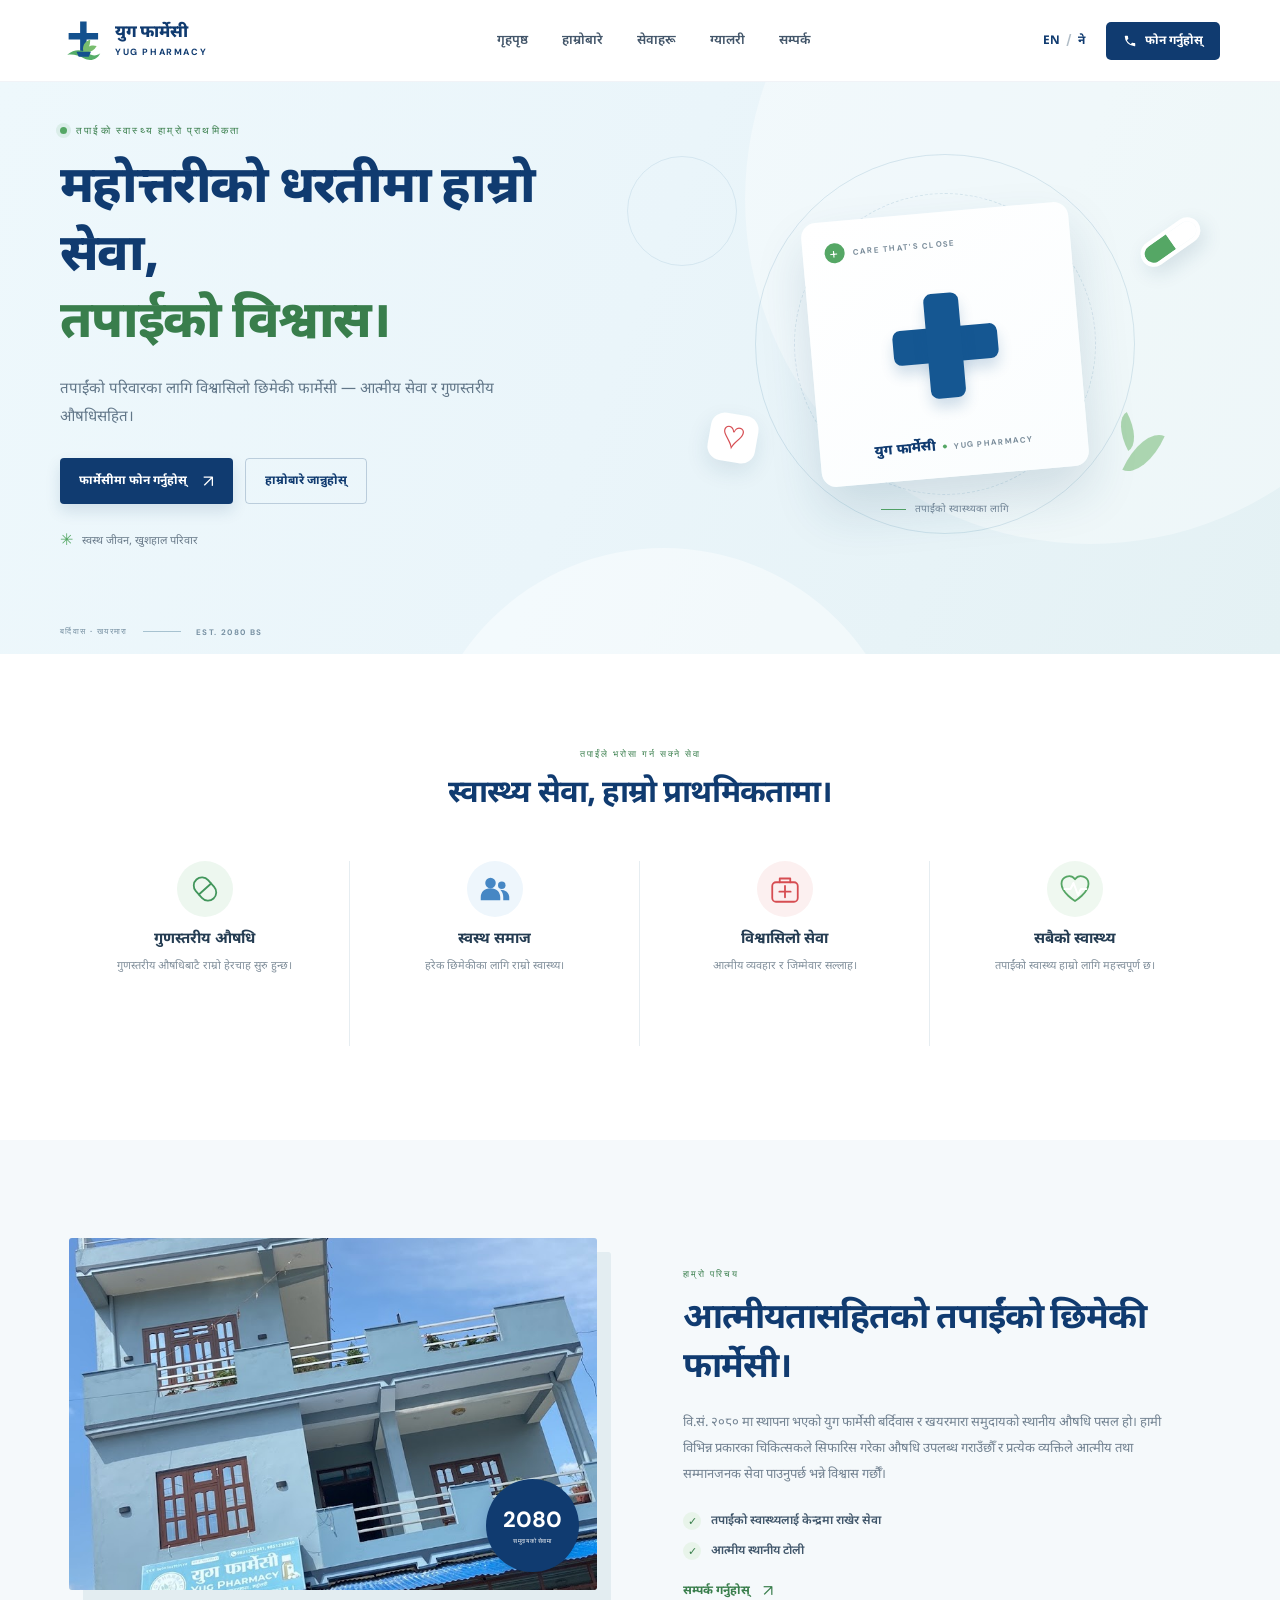
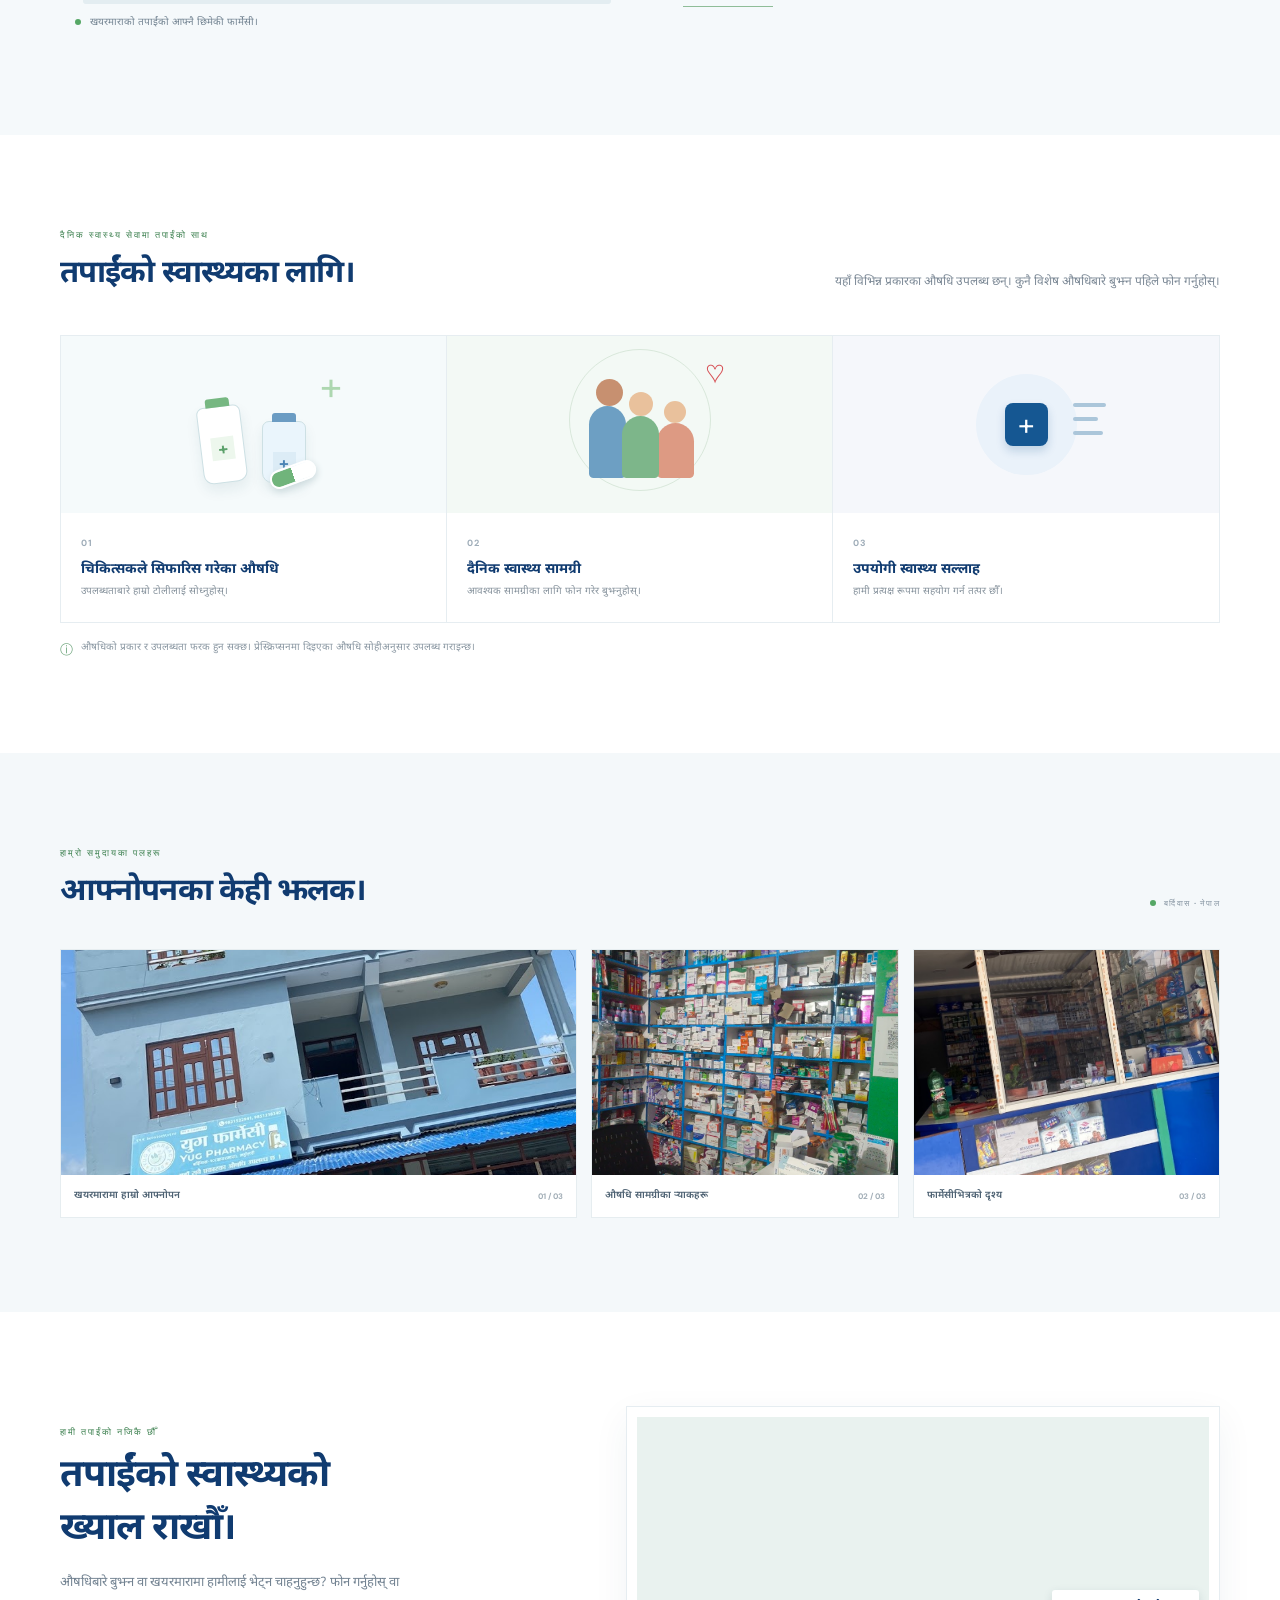
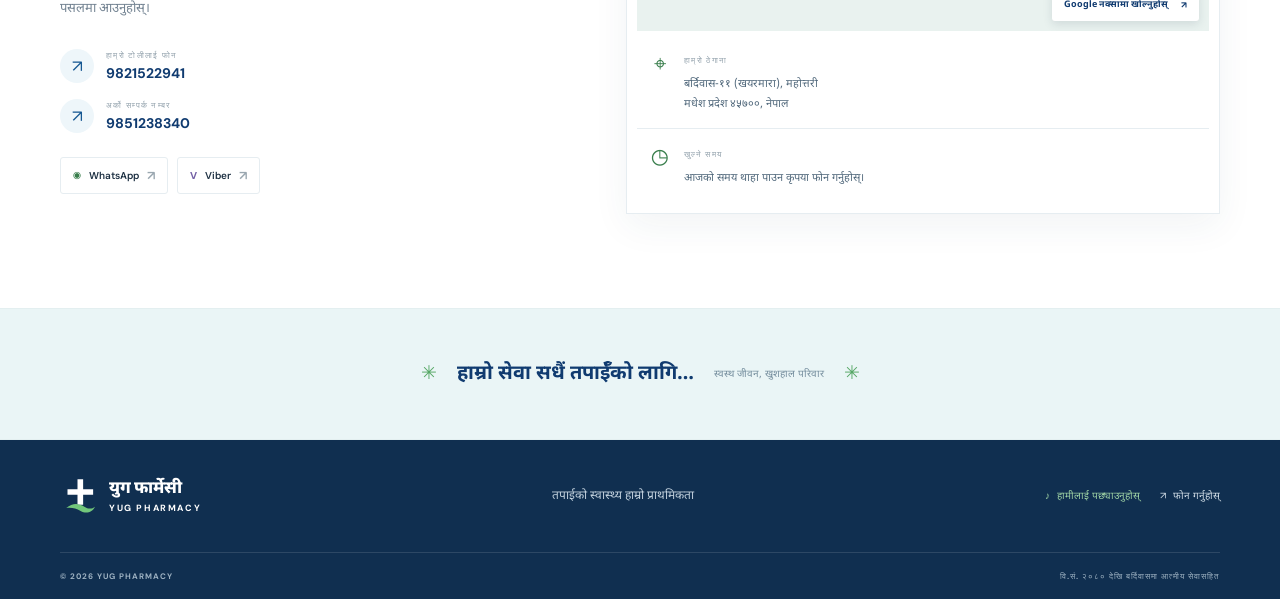
==== index.html @ 594cc6c3 "Add files via upload" ====
<!doctype html>
<html lang="ne">
  <head>
    <meta charset="utf-8">
    <meta name="viewport" content="width=device-width, initial-scale=1">
    <meta name="theme-color" content="#103b70">
    <meta name="description" content="युग फार्मेसी — बर्दिवास, खयरमारामा गुणस्तरीय औषधि र विश्वासिलो सेवा।">
    <title>युग फार्मेसी | Yug Pharmacy</title>
    <link rel="preconnect" href="https://fonts.googleapis.com">
    <link rel="preconnect" href="https://fonts.gstatic.com" crossorigin>
    <link href="https://fonts.googleapis.com/css2?family=DM+Sans:wght@400;500;600;700;800&family=Noto+Sans+Devanagari:wght@400;500;600;700;800&display=swap" rel="stylesheet">
    <link rel="stylesheet" href="styles.css">
    <script src="script.js" defer></script>
  </head>
  <body>
    <a class="skip-link" href="#main" data-en="Skip to content" data-ne="मुख्य सामग्रीमा जानुहोस्">मुख्य सामग्रीमा जानुहोस्</a>
    <header class="site-header">
      <div class="container header-inner">
        <a class="brand" href="#home" aria-label="Yug Pharmacy home">
          <svg class="brand-mark" viewBox="0 0 64 64" role="img" aria-label="Yug Pharmacy medical logo">
            <path d="M28 5h9v16h16v9H37v16h-9V30H12v-9h16z" fill="#14518e"/>
            <path d="M10 51c10-8 19-8 29-2 6 4 12 4 17 0-4 9-14 12-23 7-8-5-15-6-23-5z" fill="#55ad68"/>
            <path d="M33 48c-3-8 1-15 9-18 0 8-2 13-9 18zm1-1c4-8 10-10 17-8-4 7-10 10-17 8z" fill="#78bd6e"/>
            <path d="M23 47h20l-3 7H26z" fill="#14518e"/>
          </svg>
          <span class="brand-copy"><strong>युग फार्मेसी</strong><span>YUG PHARMACY</span></span>
        </a>
        <nav class="main-nav" id="main-nav" aria-label="Main navigation">
          <a href="#home" data-en="Home" data-ne="गृहपृष्ठ">गृहपृष्ठ</a>
          <a href="#about" data-en="About" data-ne="हाम्रोबारे">हाम्रोबारे</a>
          <a href="#products" data-en="Services" data-ne="सेवाहरू">सेवाहरू</a>
          <a href="#gallery" data-en="Gallery" data-ne="ग्यालरी">ग्यालरी</a>
          <a href="#contact" data-en="Contact" data-ne="सम्पर्क">सम्पर्क</a>
        </nav>
        <div class="header-actions">
          <button class="language-toggle" type="button" aria-label="Switch to English">EN <span>/</span> ने</button>
          <a class="header-call" href="tel:+9779821522941">
            <svg viewBox="0 0 24 24" aria-hidden="true"><path d="M6.6 10.8a15.1 15.1 0 0 0 6.6 6.6l2.2-2.2a1 1 0 0 1 1-.24 11.4 11.4 0 0 0 3.58.57 1 1 0 0 1 1 1V20a1 1 0 0 1-1 1A17 17 0 0 1 3 4a1 1 0 0 1 1-1h3.5a1 1 0 0 1 1 1 11.4 11.4 0 0 0 .57 3.58 1 1 0 0 1-.25 1.02z"/></svg>
            <span data-en="Call us" data-ne="फोन गर्नुहोस्">फोन गर्नुहोस्</span>
          </a>
          <button class="menu-toggle" type="button" aria-label="Open navigation" aria-expanded="false" aria-controls="main-nav"><span></span><span></span></button>
        </div>
      </div>
    </header>

    <main id="main">
      <section class="hero" id="home">
        <div class="hero-wash"></div>
        <div class="container hero-content">
          <div class="hero-copy">
            <div class="eyebrow"><span class="eyebrow-dot"></span><span data-en="YOUR HEALTH, OUR PRIORITY" data-ne="तपाईको स्वास्थ्य हाम्रो प्राथमिकता">तपाईको स्वास्थ्य हाम्रो प्राथमिकता</span></div>
            <h1 data-en="On Mahottari’s land,<br><em>our service, your trust.</em>" data-ne="महोत्तरीको धरतीमा हाम्रो सेवा,<br><em>तपाईको विश्वास।</em>">महोत्तरीको धरतीमा हाम्रो सेवा,<br><em>तपाईको विश्वास।</em></h1>
            <p class="hero-intro" data-en="A trusted neighbourhood pharmacy, here for your family with care and quality medicines." data-ne="तपाईंको परिवारका लागि विश्वासिलो छिमेकी फार्मेसी — आत्मीय सेवा र गुणस्तरीय औषधिसहित।">तपाईंको परिवारका लागि विश्वासिलो छिमेकी फार्मेसी — आत्मीय सेवा र गुणस्तरीय औषधिसहित।</p>
            <div class="hero-buttons">
              <a class="button button-primary" href="tel:+9779821522941"><span data-en="Call the pharmacy" data-ne="फार्मेसीमा फोन गर्नुहोस्">फार्मेसीमा फोन गर्नुहोस्</span><span class="button-arrow">↗</span></a>
              <a class="button button-outline" href="#about" data-en="Get to know us" data-ne="हाम्रोबारे जान्नुहोस्">हाम्रोबारे जान्नुहोस्</a>
            </div>
            <div class="hero-note"><span class="note-icon">✳</span><span data-en="Healthy life, happy family" data-ne="स्वस्थ जीवन, खुशहाल परिवार">स्वस्थ जीवन, खुशहाल परिवार</span></div>
          </div>
          <div class="hero-art" aria-hidden="true">
            <div class="art-orbit orbit-one"></div><div class="art-orbit orbit-two"></div>
            <div class="art-leaf leaf-one"></div><div class="art-leaf leaf-two"></div>
            <div class="medical-card">
              <div class="medical-card-top"><span class="card-pulse">+</span><span>CARE THAT'S CLOSE</span></div>
              <div class="large-cross"><span></span><span></span></div>
              <div class="medical-card-bottom"><span>युग फार्मेसी</span><span class="card-dot"></span><span>YUG PHARMACY</span></div>
            </div>
            <div class="floating-pill"><span class="pill-green"></span><span class="pill-white"></span></div>
            <div class="floating-heart">♡</div>
            <div class="art-caption"><span class="caption-line"></span><span data-en="Here for your well-being" data-ne="तपाईंको स्वास्थ्यका लागि">तपाईंको स्वास्थ्यका लागि</span></div>
          </div>
        </div>
        <div class="hero-bottom container"><span data-en="BARDIBAS · KHAYARMARA" data-ne="बर्दिवास · खयरमारा">बर्दिवास · खयरमारा</span><span class="bottom-line"></span><span>EST. 2080 BS</span></div>
      </section>

      <section class="highlights section-pad" aria-label="Our values">
        <div class="container">
          <div class="section-heading centered">
            <span class="section-kicker" data-en="CARE YOU CAN COUNT ON" data-ne="तपाईंले भरोसा गर्न सक्ने सेवा">तपाईंले भरोसा गर्न सक्ने सेवा</span>
            <h2 data-en="Wellness, at the heart of it." data-ne="स्वास्थ्य सेवा, हाम्रो प्राथमिकतामा।">स्वास्थ्य सेवा, हाम्रो प्राथमिकतामा।</h2>
          </div>
          <div class="highlight-grid">
            <article class="highlight-card">
              <span class="highlight-icon icon-capsule"><svg viewBox="0 0 48 48" aria-hidden="true"><g transform="rotate(-42 24 24)"><rect x="13" y="7" width="22" height="34" rx="11"/><path d="M13 24h22"/></g></svg></span>
              <h3 data-en="Quality medicine" data-ne="गुणस्तरीय औषधि">गुणस्तरीय औषधि</h3><p data-en="Thoughtful care starts with quality." data-ne="गुणस्तरीय औषधिबाटै राम्रो हेरचाह सुरु हुन्छ।">गुणस्तरीय औषधिबाटै राम्रो हेरचाह सुरु हुन्छ।</p>
            </article>
            <article class="highlight-card">
              <span class="highlight-icon icon-people"><svg viewBox="0 0 48 48" aria-hidden="true"><circle cx="18" cy="16" r="7"/><circle cx="33" cy="19" r="5"/><path d="M5 39v-4c0-7 5-12 13-12s13 5 13 12v4zm26-14c7 0 12 4 12 10v4h-8v-4c0-4-1-7-4-10z"/></svg></span>
              <h3 data-en="A healthier community" data-ne="स्वस्थ समाज">स्वस्थ समाज</h3><p data-en="Better health for every neighbour." data-ne="हरेक छिमेकीका लागि राम्रो स्वास्थ्य।">हरेक छिमेकीका लागि राम्रो स्वास्थ्य।</p>
            </article>
            <article class="highlight-card">
              <span class="highlight-icon icon-kit"><svg viewBox="0 0 48 48" aria-hidden="true"><rect x="7" y="15" width="34" height="26" rx="5"/><path d="M17 15v-5h14v5M24 20v15m-7.5-7.5h15"/></svg></span>
              <h3 data-en="Service you can trust" data-ne="विश्वासिलो सेवा">विश्वासिलो सेवा</h3><p data-en="Friendly guidance, with care." data-ne="आत्मीय व्यवहार र जिम्मेवार सल्लाह।">आत्मीय व्यवहार र जिम्मेवार सल्लाह।</p>
            </article>
            <article class="highlight-card">
              <span class="highlight-icon icon-heart"><svg viewBox="0 0 48 48" aria-hidden="true"><path d="M24 40S6 29 6 17a10 10 0 0 1 18-6 10 10 0 0 1 18 6c0 12-18 23-18 23z"/><path class="pulse" d="M10 24h8l4-8 6 16 4-8h7"/></svg></span>
              <h3 data-en="Health for all" data-ne="सबैको स्वास्थ्य">सबैको स्वास्थ्य</h3><p data-en="Your well-being matters to us." data-ne="तपाईंको स्वास्थ्य हाम्रो लागि महत्त्वपूर्ण छ।">तपाईंको स्वास्थ्य हाम्रो लागि महत्त्वपूर्ण छ।</p>
            </article>
          </div>
        </div>
      </section>

      <section class="about-section section-pad" id="about">
        <div class="container about-layout">
          <div class="about-visual">
            <div class="visual-frame">
              <img class="about-photo" src="shop%20pic3.jpg" alt="Yug Pharmacy storefront in Khayarmara" loading="lazy" decoding="async">
              <div class="since-badge"><strong>2080</strong><span data-en="SERVING OUR COMMUNITY" data-ne="समुदायको सेवामा">समुदायको सेवामा</span></div>
            </div>
            <div class="visual-caption"><span class="caption-dot"></span><span data-en="Your neighbourhood pharmacy in Khayarmara." data-ne="खयरमाराको तपाईंको आफ्नै छिमेकी फार्मेसी।">खयरमाराको तपाईंको आफ्नै छिमेकी फार्मेसी।</span></div>
          </div>
          <div class="about-copy">
            <span class="section-kicker" data-en="A LITTLE ABOUT US" data-ne="हाम्रो परिचय">हाम्रो परिचय</span>
            <h2 data-en="Your neighbourhood pharmacy, with heart." data-ne="आत्मीयतासहितको तपाईंको छिमेकी फार्मेसी।">आत्मीयतासहितको तपाईंको छिमेकी फार्मेसी।</h2>
            <p data-en="Established in 2080 BS, Yug Pharmacy is a local medical store serving Bardibas and the Khayarmara community. We offer a wide range of prescribed medicines and believe every person deserves thoughtful, respectful care." data-ne="वि.सं. २०८० मा स्थापना भएको युग फार्मेसी बर्दिवास र खयरमारा समुदायको स्थानीय औषधि पसल हो। हामी विभिन्न प्रकारका चिकित्सकले सिफारिस गरेका औषधि उपलब्ध गराउँछौँ र प्रत्येक व्यक्तिले आत्मीय तथा सम्मानजनक सेवा पाउनुपर्छ भन्ने विश्वास गर्छौँ।">वि.सं. २०८० मा स्थापना भएको युग फार्मेसी बर्दिवास र खयरमारा समुदायको स्थानीय औषधि पसल हो। हामी विभिन्न प्रकारका चिकित्सकले सिफारिस गरेका औषधि उपलब्ध गराउँछौँ र प्रत्येक व्यक्तिले आत्मीय तथा सम्मानजनक सेवा पाउनुपर्छ भन्ने विश्वास गर्छौँ।</p>
            <div class="about-points">
              <div><span class="checkmark">✓</span><span data-en="Care centred on your well-being" data-ne="तपाईंको स्वास्थ्यलाई केन्द्रमा राखेर सेवा">तपाईंको स्वास्थ्यलाई केन्द्रमा राखेर सेवा</span></div>
              <div><span class="checkmark">✓</span><span data-en="A friendly, local team" data-ne="आत्मीय स्थानीय टोली">आत्मीय स्थानीय टोली</span></div>
            </div>
            <a class="text-link" href="#contact"><span data-en="Come say hello" data-ne="सम्पर्क गर्नुहोस्">सम्पर्क गर्नुहोस्</span><span>↗</span></a>
          </div>
        </div>
      </section>

      <section class="products-section section-pad" id="products">
        <div class="container">
          <div class="products-heading">
            <div><span class="section-kicker" data-en="HERE FOR YOUR EVERYDAY HEALTH" data-ne="दैनिक स्वास्थ्य सेवामा तपाईंको साथ">दैनिक स्वास्थ्य सेवामा तपाईंको साथ</span><h2 data-en="Here for your health." data-ne="तपाईंको स्वास्थ्यका लागि।">तपाईंको स्वास्थ्यका लागि।</h2></div>
            <p data-en="Here you'll find a range of medicines. Call ahead to ask about a specific product." data-ne="यहाँ विभिन्न प्रकारका औषधि उपलब्ध छन्। कुनै विशेष औषधिबारे बुझ्न पहिले फोन गर्नुहोस्।">यहाँ विभिन्न प्रकारका औषधि उपलब्ध छन्। कुनै विशेष औषधिबारे बुझ्न पहिले फोन गर्नुहोस्।</p>
          </div>
          <div class="service-strip">
            <article class="service-card">
              <div class="service-art medicine-art"><span class="bottle bottle-one"></span><span class="bottle bottle-two"></span><span class="mini-pill"></span><span class="art-plus">+</span></div>
              <div class="service-info"><span class="service-number">01</span><h3 data-en="Prescribed medicines" data-ne="चिकित्सकले सिफारिस गरेका औषधि">चिकित्सकले सिफारिस गरेका औषधि</h3><p data-en="Ask our team about availability." data-ne="उपलब्धताबारे हाम्रो टोलीलाई सोध्नुहोस्।">उपलब्धताबारे हाम्रो टोलीलाई सोध्नुहोस्।</p></div>
            </article>
            <article class="service-card">
              <div class="service-art family-art"><span class="family-circle"></span><span class="family-person person-one"></span><span class="family-person person-two"></span><span class="family-person person-three"></span><span class="family-heart">♡</span></div>
              <div class="service-info"><span class="service-number">02</span><h3 data-en="Everyday health" data-ne="दैनिक स्वास्थ्य सामग्री">दैनिक स्वास्थ्य सामग्री</h3><p data-en="Call us to check what you need." data-ne="आवश्यक सामग्रीका लागि फोन गरेर बुझ्नुहोस्।">आवश्यक सामग्रीका लागि फोन गरेर बुझ्नुहोस्।</p></div>
            </article>
            <article class="service-card">
              <div class="service-art advice-art"><span class="advice-circle"></span><span class="advice-cross">+</span><span class="advice-line line-a"></span><span class="advice-line line-b"></span><span class="advice-line line-c"></span></div>
              <div class="service-info"><span class="service-number">03</span><h3 data-en="Helpful guidance" data-ne="उपयोगी स्वास्थ्य सल्लाह">उपयोगी स्वास्थ्य सल्लाह</h3><p data-en="We're happy to help in person." data-ne="हामी प्रत्यक्ष रूपमा सहयोग गर्न तत्पर छौँ।">हामी प्रत्यक्ष रूपमा सहयोग गर्न तत्पर छौँ।</p></div>
            </article>
          </div>
          <p class="availability-note"><span>ⓘ</span><span data-en="Product range and availability may vary. Prescription medicines are dispensed as prescribed." data-ne="औषधिको प्रकार र उपलब्धता फरक हुन सक्छ। प्रेस्क्रिप्सनमा दिइएका औषधि सोहीअनुसार उपलब्ध गराइन्छ।">औषधिको प्रकार र उपलब्धता फरक हुन सक्छ। प्रेस्क्रिप्सनमा दिइएका औषधि सोहीअनुसार उपलब्ध गराइन्छ।</span></p>
        </div>
      </section>

      <section class="gallery-section section-pad" id="gallery">
        <div class="container">
          <div class="gallery-heading"><div><span class="section-kicker" data-en="LIFE IN OUR COMMUNITY" data-ne="हाम्रो समुदायका पलहरू">हाम्रो समुदायका पलहरू</span><h2 data-en="A little local warmth." data-ne="आफ्नोपनका केही झलक।">आफ्नोपनका केही झलक।</h2></div><span class="gallery-tag"><span class="tag-dot"></span><span data-en="BARDIBAS · NEPAL" data-ne="बर्दिवास · नेपाल">बर्दिवास · नेपाल</span></span></div>
          <div class="gallery-grid">
            <div class="gallery-tile gallery-wide">
              <div class="gallery-photo-wrap"><img class="gallery-photo storefront-photo" src="shop%20pic3.jpg" alt="Yug Pharmacy storefront in Khayarmara" loading="lazy" decoding="async"></div>
              <div class="gallery-label"><span data-en="Our home in Khayarmara" data-ne="खयरमारामा हाम्रो आफ्नोपन">खयरमारामा हाम्रो आफ्नोपन</span><span>01 / 03</span></div>
            </div>
            <div class="gallery-tile">
              <div class="gallery-photo-wrap"><img class="gallery-photo" src="shop%20pic2.jpg" alt="Medicine and healthcare products on the pharmacy shelves" loading="lazy" decoding="async"></div>
              <div class="gallery-label"><span data-en="Our medicine shelves" data-ne="औषधि सामग्रीका र्‍याकहरू">औषधि सामग्रीका र्‍याकहरू</span><span>02 / 03</span></div>
            </div>
            <div class="gallery-tile">
              <div class="gallery-photo-wrap"><img class="gallery-photo counter-photo" src="shop%20picture.jpg" alt="The medicine counter inside Yug Pharmacy" loading="lazy" decoding="async"></div>
              <div class="gallery-label"><span data-en="Inside the pharmacy" data-ne="फार्मेसीभित्रको दृश्य">फार्मेसीभित्रको दृश्य</span><span>03 / 03</span></div>
            </div>
          </div>
        </div>
      </section>

      <section class="contact-section section-pad" id="contact">
        <div class="container contact-layout">
          <div class="contact-copy">
            <span class="section-kicker" data-en="WE'RE JUST A CALL AWAY" data-ne="हामी तपाईंको नजिकै छौँ">हामी तपाईंको नजिकै छौँ</span>
            <h2 data-en="Let's take care<br>of your health." data-ne="तपाईंको स्वास्थ्यको<br>ख्याल राखौँ।">तपाईंको स्वास्थ्यको<br>ख्याल राखौँ।</h2>
            <p data-en="Need to ask about a medicine or find us in Khayarmara? Give us a call or stop by." data-ne="औषधिबारे बुझ्न वा खयरमारामा हामीलाई भेट्न चाहनुहुन्छ? फोन गर्नुहोस् वा पसलमा आउनुहोस्।">औषधिबारे बुझ्न वा खयरमारामा हामीलाई भेट्न चाहनुहुन्छ? फोन गर्नुहोस् वा पसलमा आउनुहोस्।</p>
            <div class="contact-phones">
              <a href="tel:+9779821522941"><span class="phone-icon">↗</span><span><small data-en="CALL OUR TEAM" data-ne="हाम्रो टोलीलाई फोन">हाम्रो टोलीलाई फोन</small><strong>9821522941</strong></span></a>
              <a href="tel:+9779851238340"><span class="phone-icon">↗</span><span><small data-en="ALSO REACH US ON" data-ne="अर्को सम्पर्क नम्बर">अर्को सम्पर्क नम्बर</small><strong>9851238340</strong></span></a>
            </div>
            <div class="messaging-links">
              <a class="message-link whatsapp" href="https://wa.me/9779821522941" target="_blank" rel="noopener noreferrer"><span class="message-symbol">◉</span><span>WhatsApp</span><span class="message-arrow">↗</span></a>
              <a class="message-link viber" href="viber://chat?number=%2B9779821522941"><span class="message-symbol">V</span><span>Viber</span><span class="message-arrow">↗</span></a>
            </div>
          </div>
          <div class="contact-card">
            <div class="map-card">
              <iframe title="Map of Yug Pharmacy near Khayarmara, Bardibas" src="https://maps.google.com/maps?q=Khayarmara%2C%20Bardibas%2C%20Mahottari%2C%20Nepal&t=&z=13&ie=UTF8&iwloc=&output=embed" loading="lazy" referrerpolicy="no-referrer-when-downgrade"></iframe>
              <a class="map-open" href="https://maps.google.com/?q=Khayarmara,+Bardibas,+Mahottari,+Nepal" target="_blank" rel="noopener noreferrer"><span data-en="Open in Google Maps" data-ne="Google नक्सामा खोल्नुहोस्">Google नक्सामा खोल्नुहोस्</span><span>↗</span></a>
            </div>
            <div class="address-block"><span class="address-pin">⌖</span><div><small data-en="FIND US" data-ne="हाम्रो ठेगाना">हाम्रो ठेगाना</small><p data-en="Bardibas-11 (Khayarmara), Mahottari<br>Madhesh Province 45700, Nepal" data-ne="बर्दिवास-११ (खयरमारा), महोत्तरी<br>मधेश प्रदेश ४५७००, नेपाल">बर्दिवास-११ (खयरमारा), महोत्तरी<br>मधेश प्रदेश ४५७००, नेपाल</p></div></div>
            <div class="hours-block"><span class="hours-icon">◷</span><div><small data-en="OPENING HOURS" data-ne="खुल्ने समय">खुल्ने समय</small><p data-en="Please call to confirm today's hours." data-ne="आजको समय थाहा पाउन कृपया फोन गर्नुहोस्।">आजको समय थाहा पाउन कृपया फोन गर्नुहोस्।</p></div></div>
          </div>
        </div>
      </section>

      <section class="closing-banner">
        <div class="container closing-inner"><span class="closing-flower">✳</span><p data-en="Our service is always for you…" data-ne="हाम्रो सेवा सधैं तपाईँको लागि…">हाम्रो सेवा सधैं तपाईँको लागि…</p><span class="closing-sub" data-en="स्वस्थ जीवन, खुशहाल परिवार" data-ne="स्वस्थ जीवन, खुशहाल परिवार">स्वस्थ जीवन, खुशहाल परिवार</span><span class="closing-flower">✳</span></div>
      </section>
    </main>

    <nav class="mobile-action-bar" aria-label="Quick actions">
      <a class="mobile-action-call" href="tel:+9779821522941">
        <svg viewBox="0 0 24 24" aria-hidden="true"><path d="M6.6 10.8a15.1 15.1 0 0 0 6.6 6.6l2.2-2.2a1 1 0 0 1 1-.24 11.4 11.4 0 0 0 3.58.57 1 1 0 0 1 1 1V20a1 1 0 0 1-1 1A17 17 0 0 1 3 4a1 1 0 0 1 1-1h3.5a1 1 0 0 1 1 1 11.4 11.4 0 0 0 .57 3.58 1 1 0 0 1-.25 1.02z"/></svg>
        <span data-en="Call" data-ne="फोन">फोन</span>
      </a>
      <a class="mobile-action-directions" href="https://maps.google.com/?q=Khayarmara,+Bardibas,+Mahottari,+Nepal" target="_blank" rel="noopener noreferrer">
        <svg viewBox="0 0 24 24" aria-hidden="true"><path d="M12 22s7-6.2 7-13a7 7 0 1 0-14 0c0 6.8 7 13 7 13z"/><circle cx="12" cy="9" r="2.5"/></svg>
        <span data-en="Directions" data-ne="नक्सा">नक्सा</span>
      </a>
    </nav>

    <footer class="site-footer">
      <div class="container footer-main">
        <a class="brand footer-brand" href="#home">
          <svg class="brand-mark" viewBox="0 0 64 64" aria-hidden="true"><path d="M28 5h9v16h16v9H37v16h-9V30H12v-9h16z" fill="#fff"/><path d="M10 51c10-8 19-8 29-2 6 4 12 4 17 0-4 9-14 12-23 7-8-5-15-6-23-5z" fill="#72c77b"/></svg>
          <span class="brand-copy"><strong>युग फार्मेसी</strong><span>YUG PHARMACY</span></span>
        </a>
        <p class="footer-tagline" data-en="Your health, our priority." data-ne="तपाईको स्वास्थ्य हाम्रो प्राथमिकता">तपाईको स्वास्थ्य हाम्रो प्राथमिकता</p>
        <div class="footer-social"><a href="https://www.tiktok.com/@yugpharmachy123" target="_blank" rel="noopener noreferrer" aria-label="Yug Pharmacy on TikTok">♪ <span data-en="Follow along" data-ne="हामीलाई पछ्याउनुहोस्">हामीलाई पछ्याउनुहोस्</span></a><a href="tel:+9779821522941" aria-label="Call Yug Pharmacy">↗ <span data-en="Give us a call" data-ne="फोन गर्नुहोस्">फोन गर्नुहोस्</span></a></div>
      </div>
      <div class="container footer-bottom"><span>© <span id="current-year">2026</span> YUG PHARMACY</span><span data-en="Serving Bardibas with care since 2080 BS" data-ne="वि.सं. २०८० देखि बर्दिवासमा आत्मीय सेवासहित">वि.सं. २०८० देखि बर्दिवासमा आत्मीय सेवासहित</span></div>
    </footer>
  </body>
</html>
---- styles.css ----
:root {
  --navy: #103b70;
  --blue: #155792;
  --blue-light: #eaf5fb;
  --green: #55a765;
  --green-dark: #397e4c;
  --red: #d64d52;
  --ink: #1e3143;
  --muted: #718091;
  --paper: #fff;
  --soft: #f5f9fb;
  --line: #e6edf1;
  --sans: "DM Sans", sans-serif;
  --devanagari: "Noto Sans Devanagari", sans-serif;
  font-family: var(--devanagari), var(--sans);
  color: var(--ink);
  font-synthesis: none;
  text-rendering: optimizeLegibility;
  scroll-behavior: smooth;
}

* { box-sizing: border-box; }
body { margin: 0; min-width: 320px; background: var(--paper); }
button, a { font: inherit; }
a { color: inherit; text-decoration: none; }
button { color: inherit; }
.container { width: min(1160px, calc(100% - 64px)); margin-inline: auto; }
.skip-link { position: absolute; top: -50px; left: 20px; z-index: 20; padding: 12px 18px; background: var(--navy); color: white; border-radius: 6px; }
.skip-link:focus { top: 12px; }

.site-header { height: 82px; background: #fff; position: relative; z-index: 5; border-bottom: 1px solid rgba(16,59,112,.06); }
.header-inner, .brand, .main-nav, .header-actions { display: flex; align-items: center; }
.header-inner { height: 100%; justify-content: space-between; }
.brand { gap: 9px; flex: 0 0 auto; }
.brand-mark { width: 46px; height: 46px; }
.brand-copy { display: grid; line-height: 1.18; color: var(--navy); }
.brand-copy strong { font-size: 17px; font-weight: 800; letter-spacing: -.3px; }
.brand-copy > span { font: 700 9px var(--sans); letter-spacing: 1.6px; margin-top: 3px; }
.main-nav { gap: 34px; margin-left: 58px; }
.main-nav a { font-size: 13px; font-weight: 600; color: #43566a; transition: color .2s; }
.main-nav a:hover { color: var(--green-dark); }
.header-actions { gap: 19px; }
.language-toggle { border: 0; background: transparent; cursor: pointer; color: var(--navy); font-size: 12px; font-weight: 700; padding: 8px 2px; }
.language-toggle span { color: #b1bdc7; margin: 0 3px; }
.header-call { display: flex; align-items: center; gap: 8px; background: var(--navy); color: white; padding: 11px 17px; border-radius: 5px; font-size: 12px; font-weight: 700; transition: background .2s, transform .2s; }
.header-call:hover, .button-primary:hover { background: #0a2e5a; transform: translateY(-2px); }
.header-call svg { width: 14px; height: 14px; fill: white; }
.menu-toggle { display: none; width: 40px; height: 40px; border: 0; background: transparent; padding: 8px; cursor: pointer; }
.menu-toggle span { display: block; height: 2px; width: 22px; background: var(--navy); margin: 5px auto; }

.hero { min-height: 572px; position: relative; overflow: hidden; background: linear-gradient(111deg,#eef8fc 0%,#eaf5fa 48%,#e4f1f4 100%); }
.hero::before { content: ""; position: absolute; width: 690px; height: 690px; right: -155px; top: -228px; border-radius: 50%; background: rgba(255,255,255,.35); }
.hero::after { content: ""; position: absolute; width: 490px; height: 490px; right: 29%; bottom: -384px; border-radius: 50%; background: rgba(255,255,255,.43); }
.hero-wash { position: absolute; width: 110px; height: 110px; top: 74px; left: 49%; border: 1px solid rgba(60,125,166,.12); border-radius: 50%; }
.hero-content { position: relative; min-height: 520px; display: grid; grid-template-columns: 1.05fr .95fr; align-items: center; z-index: 1; }
.hero-copy { padding: 42px 0 55px; max-width: 580px; }
.eyebrow, .section-kicker { font: 700 10px var(--sans); letter-spacing: 2.2px; color: var(--green-dark); }
.eyebrow { display: flex; align-items: center; gap: 9px; margin-bottom: 19px; }
.eyebrow-dot { width: 7px; height: 7px; background: var(--green); border-radius: 50%; box-shadow: 0 0 0 4px rgba(85,167,101,.12); }
.hero h1 { font-size: clamp(37px,4vw,52px); letter-spacing: -1.7px; line-height: 1.32; color: var(--navy); margin: 0; font-weight: 800; }
.hero h1 em { color: var(--green-dark); font-style: normal; }
.hero-intro { color: #627789; max-width: 435px; font-size: 15px; line-height: 1.9; margin: 17px 0 25px; }
.hero-buttons { display: flex; gap: 12px; align-items: center; }
.button { min-height: 46px; display: inline-flex; justify-content: center; align-items: center; gap: 16px; padding: 0 19px; border-radius: 4px; font-size: 12px; font-weight: 700; transition: .2s; }
.button-primary { color: #fff; background: var(--navy); box-shadow: 0 7px 15px rgba(16,59,112,.13); }
.button-arrow { font: 17px var(--sans); }
.button-outline { color: var(--navy); border: 1px solid rgba(16,59,112,.22); }
.button-outline:hover { background: white; border-color: white; }
.hero-note { display: flex; align-items: center; gap: 9px; color: #6c7d8c; font-size: 11px; margin-top: 26px; }
.note-icon { color: var(--green); font-size: 16px; }
.hero-art { position: relative; height: 395px; display: flex; align-items: center; justify-content: center; }
.art-orbit { position: absolute; border: 1px solid rgba(33,106,149,.14); border-radius: 50%; }
.orbit-one { width: 380px; height: 380px; }
.orbit-two { width: 302px; height: 302px; border-style: dashed; }
.medical-card { position: relative; z-index: 1; width: 268px; height: 265px; border-radius: 15px; background: linear-gradient(145deg,#fff 0%,#fafdfe 100%); box-shadow: 0 25px 50px rgba(27,74,105,.15); transform: rotate(-5deg); padding: 22px; display: flex; flex-direction: column; justify-content: space-between; }
.medical-card-top, .medical-card-bottom { display: flex; align-items: center; color: #7b8d9b; font: 700 8px var(--sans); letter-spacing: 1.3px; }
.card-pulse { color: white; background: var(--green); border-radius: 50%; width: 20px; height: 20px; display: grid; place-items: center; font: 15px var(--sans); margin-right: 8px; }
.large-cross { width: 105px; height: 105px; position: relative; align-self: center; }
.large-cross span { position: absolute; background: var(--blue); border-radius: 8px; box-shadow: 0 9px 14px rgba(21,87,146,.19); }
.large-cross span:first-child { width: 100%; height: 33%; top: 33%; }
.large-cross span:last-child { height: 100%; width: 33%; left: 33%; }
.medical-card-bottom { gap: 7px; justify-content: center; }
.medical-card-bottom > span:first-child { font: 800 14px var(--devanagari); color: var(--navy); letter-spacing: 0; }
.card-dot { width: 4px; height: 4px; background: var(--green); border-radius: 50%; }
.floating-pill { display: flex; position: absolute; top: 82px; right: 16px; width: 67px; height: 26px; border: 4px solid white; border-radius: 20px; overflow: hidden; transform: rotate(-35deg); box-shadow: 0 8px 19px rgba(24,72,100,.13); }
.pill-green { background: var(--green); width: 50%; }
.pill-white { background: #fff; width: 50%; }
.floating-heart { position: absolute; bottom: 80px; left: 40px; width: 48px; height: 48px; display: grid; place-items: center; border-radius: 14px; background: white; box-shadow: 0 9px 22px rgba(24,72,100,.1); color: var(--red); font: 32px var(--sans); transform: rotate(10deg); }
.art-leaf { position: absolute; background: #75ba76; border-radius: 100% 0 100% 0; opacity: .55; transform: rotate(24deg); }
.leaf-one { width: 25px; height: 48px; bottom: 65px; right: 64px; }
.leaf-two { width: 17px; height: 35px; bottom: 93px; right: 84px; transform: rotate(-28deg); }
.art-caption { position: absolute; bottom: 26px; left: 50%; transform: translateX(-50%); display: flex; align-items: center; gap: 9px; white-space: nowrap; font-size: 10px; color: #758798; }
.caption-line { display: inline-block; width: 25px; height: 1px; background: var(--green); }
.hero-bottom { display: flex; align-items: center; gap: 15px; position: absolute; z-index: 2; bottom: 17px; left: 50%; transform: translateX(-50%); font: 700 8px var(--sans); letter-spacing: 1.4px; color: #7790a2; }
.bottom-line { height: 1px; width: 38px; background: #a7c2d0; }

.section-pad { padding: 94px 0; }
.centered { text-align: center; }
.section-kicker { display: block; font-size: 9px; letter-spacing: 2px; }
.section-heading h2, .products-heading h2, .gallery-heading h2 { margin: 13px 0 0; color: var(--navy); font-size: 31px; letter-spacing: -.9px; line-height: 1.45; }
.highlight-grid { margin-top: 43px; display: grid; grid-template-columns: repeat(4,1fr); }
.highlight-card { min-height: 185px; text-align: center; padding: 0 21px; border-right: 1px solid var(--line); }
.highlight-card:last-child { border: 0; }
.highlight-icon { display: inline-flex; width: 56px; height: 56px; align-items: center; justify-content: center; border-radius: 50%; margin-bottom: 13px; }
.highlight-icon svg { width: 36px; height: 36px; fill: none; stroke: currentColor; stroke-width: 2.4; stroke-linecap: round; stroke-linejoin: round; }
.icon-capsule { color: #42965c; background: #edf7ef; }.icon-people { color: #4687c4; background: #eef6fc; }.icon-kit { color: var(--red); background: #fcf0f0; }.icon-heart { color: #56a665; background: #eff8f0; }
.icon-people svg { fill: currentColor; stroke: none; }.icon-kit svg { fill: none; }.icon-heart svg { fill: none; }.icon-heart .pulse { stroke: #fff; stroke-width: 2.7; }
.highlight-card h3 { margin: 0; color: #243c52; font-size: 15px; font-weight: 700; }
.highlight-card p { color: #82909c; font-size: 11px; line-height: 1.7; margin: 8px 0 0; }

.about-section { background: var(--soft); }
.about-layout { display: grid; grid-template-columns: 1fr 1fr; gap: 86px; align-items: center; }
.about-visual { padding: 4px 0 12px 9px; }
.visual-frame { height: 352px; border-radius: 3px; overflow: hidden; position: relative; background: #e9f2ef; box-shadow: 14px 14px 0 #e3edf1; }
.about-photo { width: 100%; height: 100%; display: block; object-fit: cover; object-position: center 55%; }
.since-badge { position: absolute; z-index: 2; right: 18px; bottom: 18px; width: 93px; height: 93px; border-radius: 50%; background: var(--navy); color: white; display: flex; flex-direction: column; justify-content: center; align-items: center; box-shadow: 0 7px 16px rgba(16,59,112,.2); }
.since-badge strong { font: 800 22px var(--sans); }.since-badge span { max-width: 64px; text-align: center; font: 700 6px var(--sans); letter-spacing: .6px; line-height: 1.5; margin-top: 3px; }
.visual-caption { margin: 26px 0 0 6px; display: flex; align-items: center; gap: 9px; color: #728391; font-size: 10px; }
.caption-dot { background: var(--green); width: 6px; height: 6px; border-radius: 50%; }
.about-copy { padding: 7px 0; }
.about-copy h2, .contact-copy h2 { font-size: 35px; line-height: 1.4; letter-spacing: -1.1px; color: var(--navy); margin: 15px 0 17px; }
.about-copy > p, .contact-copy > p { max-width: 505px; color: #738392; font-size: 13px; line-height: 2; margin: 0; }
.about-points { display: grid; gap: 12px; margin: 24px 0 20px; color: #40566a; font-size: 12px; font-weight: 600; }
.about-points > div { display: flex; align-items: center; gap: 10px; }
.checkmark { width: 18px; height: 18px; display: grid; place-items: center; border-radius: 50%; color: var(--green-dark); background: #e8f4ea; font: 700 11px var(--sans); }
.text-link { display: inline-flex; align-items: center; gap: 13px; color: var(--green-dark); font-size: 12px; font-weight: 700; padding-bottom: 5px; border-bottom: 1px solid #8fbd98; }
.text-link span:last-child { font: 16px var(--sans); transition: transform .2s; }.text-link:hover span:last-child { transform: translate(2px,-2px); }

.products-section { background: #fff; }
.products-heading { display: flex; align-items: end; justify-content: space-between; gap: 30px; }
.products-heading h2 { margin-top: 12px; }.products-heading > p { max-width: 390px; color: #7c8996; line-height: 1.8; font-size: 12px; margin: 0 0 4px; }
.service-strip { display: grid; grid-template-columns: repeat(3,1fr); border: 1px solid var(--line); margin-top: 37px; }
.service-card { min-width: 0; border-right: 1px solid var(--line); }.service-card:last-child { border: 0; }
.service-art { height: 177px; overflow: hidden; position: relative; display: grid; place-items: center; background: #f5fafb; }
.service-card:nth-child(2) .service-art { background: #f3f9f5; }.service-card:nth-child(3) .service-art { background: #f5f7fb; }
.bottle { position: absolute; bottom: 30px; width: 44px; height: 77px; border-radius: 7px 7px 10px 10px; background: white; border: 1px solid #cde0e4; box-shadow: 0 7px 13px rgba(27,80,92,.08); }
.bottle::before { content: ""; position: absolute; width: 24px; height: 9px; top: -9px; left: 9px; border-radius: 3px 3px 0 0; background: #76b781; }
.bottle::after { content: "+"; display: grid; place-items: center; position: absolute; top: 30px; left: 10px; width: 23px; height: 23px; background: #edf7ed; color: #5ca16b; font: 700 17px var(--sans); }
.bottle-one { left: calc(50% - 54px); transform: rotate(-7deg); }.bottle-two { left: calc(50% + 8px); height: 62px; background: #eaf5fc; }.bottle-two::before { background: #6b9cc3; }.bottle-two::after { background: #dcecf6; color: #4782b4; }
.mini-pill { position: absolute; width: 48px; height: 19px; border-radius: 12px; background: linear-gradient(90deg,#70b47b 50%,#fff 50%); border: 2px solid white; box-shadow: 0 3px 7px #ccdadd; bottom: 29px; right: calc(50% - 63px); transform: rotate(-20deg); }
.art-plus { position: absolute; color: #add7b0; font: 40px var(--sans); top: 24px; right: 27%; }
.family-circle { width: 142px; height: 142px; border: 1px solid #d9e8db; border-radius: 50%; position: absolute; top: 13px; }
.family-person { position: absolute; bottom: 35px; width: 37px; height: 62px; border-radius: 20px 20px 5px 5px; background: #7db68a; }
.family-person::before { content: ""; position: absolute; top: -24px; left: 7px; width: 24px; height: 24px; border-radius: 50%; background: #e9c19c; }
.person-one { left: calc(50% - 51px); height: 72px; background: #6d9fc3; }.person-one::before { width: 27px; height: 27px; top: -27px; background: #c79070; }
.person-two { left: calc(50% - 18px); z-index: 1; }.person-three { left: calc(50% + 17px); height: 55px; background: #dd9a83; }.person-three::before { width: 22px; height: 22px; top: -22px; }
.family-heart { position: absolute; top: 21px; right: 28%; color: var(--red); font: 26px var(--sans); }
.advice-circle { position: absolute; width: 101px; height: 101px; border-radius: 50%; background: #eaf2fa; }
.advice-cross { z-index: 1; position: absolute; color: white; background: var(--blue); border-radius: 8px; width: 43px; height: 43px; display: grid; place-items: center; font: 30px var(--sans); box-shadow: 0 5px 10px rgba(21,87,146,.2); }
.advice-line { position: absolute; left: calc(50% + 47px); height: 4px; background: #abc6da; border-radius: 4px; width: 33px; }.line-a { top: 67px; }.line-b { top: 81px; width: 25px; }.line-c { top: 95px; width: 30px; }
.service-info { padding: 19px 20px 22px; position: relative; }.service-number { color: #9eacb8; font: 700 9px var(--sans); letter-spacing: 1px; }
.service-info h3 { color: var(--navy); font-size: 14px; margin: 7px 0 5px; }.service-info p { font-size: 10px; color: #87939d; margin: 0; line-height: 1.6; }
.availability-note { display: flex; gap: 8px; color: #8b98a3; font-size: 10px; margin: 18px 0 0; }.availability-note span:first-child { font: 13px var(--sans); color: #6da47b; }

.gallery-section { background: #f4f8fa; }
.gallery-heading { display: flex; align-items: end; justify-content: space-between; }
.gallery-heading h2 { margin-top: 12px; }.gallery-tag { display: flex; gap: 8px; align-items: center; color: #8493a0; font: 700 8px var(--sans); letter-spacing: 1.3px; padding-bottom: 7px; }
.tag-dot { width: 6px; height: 6px; background: var(--green); border-radius: 50%; }
.gallery-grid { display: grid; grid-template-columns: 1.38fr .82fr .82fr; gap: 14px; margin-top: 33px; }
.gallery-tile { min-width: 0; background: white; border: 1px solid #e6edf0; }.gallery-photo-wrap { height: 225px; overflow: hidden; background: #e9f2ef; }
.gallery-photo { width: 100%; height: 100%; display: block; object-fit: cover; object-position: center; transition: transform .35s ease; }
.gallery-tile:hover .gallery-photo { transform: scale(1.035); }
.storefront-photo { object-position: center 70%; }
.counter-photo { object-position: center 53%; }
.gallery-label { height: 42px; padding: 0 13px; display: flex; align-items: center; justify-content: space-between; font-size: 10px; font-weight: 600; color: #4e6273; }
.gallery-label span:last-child { color: #a1adb6; font: 700 8px var(--sans); }

.contact-section { background: white; }
.contact-layout { display: grid; grid-template-columns: .9fr 1.1fr; gap: 80px; align-items: center; }
.contact-copy h2 { font-size: 38px; margin: 13px 0; }.contact-copy > p { max-width: 370px; }
.contact-phones { display: grid; gap: 16px; margin-top: 27px; }
.contact-phones a { display: flex; align-items: center; gap: 12px; }
.phone-icon { width: 34px; height: 34px; border-radius: 50%; background: #eef6fa; display: grid; place-items: center; color: var(--blue); font: 17px var(--sans); }
.contact-phones a > span:last-child { display: grid; gap: 3px; }.contact-phones small, .address-block small, .hours-block small { font: 700 8px var(--sans); letter-spacing: 1.3px; color: #91a0ab; }.contact-phones strong { font: 700 14px var(--sans); color: var(--navy); }
.messaging-links { display: flex; gap: 9px; margin-top: 24px; }.message-link { display: flex; align-items: center; gap: 8px; padding: 9px 12px; border-radius: 3px; font: 600 10px var(--sans); border: 1px solid var(--line); }.message-link:hover { background: var(--soft); }.message-symbol { font-weight: 800; color: var(--green-dark); }.viber .message-symbol { color: #7360a5; }.message-arrow { font-size: 13px; color: #9aa7b0; }
.contact-card { padding: 10px; border: 1px solid var(--line); box-shadow: 0 12px 35px rgba(34,68,92,.06); }
.map-card { position: relative; height: 214px; background: #e9f2ef; overflow: hidden; }.map-card iframe { display: block; width: 100%; height: 100%; border: 0; filter: saturate(.72); }
.map-open { position: absolute; right: 10px; bottom: 10px; display: flex; align-items: center; gap: 13px; background: white; border-radius: 3px; box-shadow: 0 3px 10px #243c5222; color: var(--navy); font-size: 9px; font-weight: 700; padding: 9px 12px; }
.address-block, .hours-block { display: flex; gap: 13px; padding: 18px 12px 14px; }.hours-block { border-top: 1px solid var(--line); padding-top: 14px; }
.address-pin, .hours-icon { color: var(--green-dark); font: 22px var(--sans); width: 22px; text-align: center; }.address-block p, .hours-block p { color: #536a7d; font-size: 11px; line-height: 1.8; margin: 5px 0 0; }

.closing-banner { background: #eaf5f6; border-top: 1px solid #e3eff0; border-bottom: 1px solid #e3eff0; }
.closing-inner { min-height: 130px; display: flex; align-items: center; justify-content: center; gap: 20px; position: relative; color: var(--navy); }
.closing-inner p { font-size: 20px; font-weight: 700; margin: 0; }.closing-sub { color: #748d9d; font-size: 10px; }.closing-flower { font-size: 19px; color: var(--green); }
.site-footer { background: #102f50; color: white; }
.footer-main { min-height: 112px; display: flex; align-items: center; justify-content: space-between; }.footer-brand .brand-copy { color: white; }.footer-brand .brand-mark { width: 40px; height: 40px; }
.footer-tagline { font-size: 12px; color: #c3d2de; }.footer-social { display: flex; gap: 20px; }.footer-social a { color: #d2dee7; font-size: 10px; display: flex; gap: 7px; align-items: center; }.footer-social a:first-child { color: #9fd3a5; }
.footer-bottom { border-top: 1px solid rgba(255,255,255,.12); min-height: 47px; display: flex; align-items: center; justify-content: space-between; color: #9eb2c2; font: 700 8px var(--sans); letter-spacing: 1px; }

.mobile-action-bar { display: none; }

body.english { font-family: var(--sans), var(--devanagari), sans-serif; }
body.english .brand-copy strong, body.english .skyline-name { font-family: var(--sans); }
body.english .hero h1, body.english .hero-intro, body.english .about-copy, body.english .products-heading, body.english .service-info, body.english .gallery-heading, body.english .gallery-label, body.english .contact-copy, body.english .address-block, body.english .hours-block, body.english .closing-inner, body.english .footer-tagline { font-family: var(--sans), var(--devanagari), sans-serif; }

@media (max-width: 980px) {
  .container { width: min(100% - 46px, 790px); }
  .main-nav { gap: 18px; margin-left: 16px; }.main-nav a { font-size: 11px; }.header-actions { gap: 11px; }.header-call { padding: 10px 12px; }
  .hero-content { grid-template-columns: 1.08fr .92fr; }.hero h1 { font-size: 40px; }.hero-art { transform: scale(.85); transform-origin: center right; margin-right: -24px; }
  .about-layout { gap: 48px; }.contact-layout { gap: 45px; }
}
@media (max-width: 720px) {
  .container { width: calc(100% - 40px); }
  .site-header { height: 70px; }.brand-mark { width: 40px; height: 40px; }.brand-copy strong { font-size: 15px; }.brand-copy > span { font-size: 8px; }
  .header-call { display: none; }.header-actions { gap: 13px; }.menu-toggle { display: block; }
  .main-nav { display: none; position: absolute; top: 69px; left: 0; right: 0; background: white; padding: 13px 22px 19px; margin: 0; box-shadow: 0 12px 16px rgba(16,59,112,.09); flex-direction: column; align-items: stretch; gap: 0; }
  .main-nav.open { display: flex; }.main-nav a { padding: 12px 2px; font-size: 13px; border-bottom: 1px solid #eff3f5; }
  .hero { min-height: auto; }.hero-content { min-height: 0; grid-template-columns: 1fr; padding-top: 40px; }.hero-copy { padding: 0 0 0; }.hero h1 { font-size: clamp(35px,9vw,47px); letter-spacing: -1.2px; }.hero-intro { max-width: 460px; font-size: 13px; margin: 14px 0 20px; }.hero-buttons { flex-wrap: wrap; }.button { min-height: 43px; padding: 0 14px; gap: 10px; font-size: 11px; }.hero-note { margin-top: 19px; }
  .hero-art { height: 296px; width: 100%; transform: scale(.73); transform-origin: center center; margin: -4px 0 -22px; }.orbit-one { width: 350px; height: 350px; }.orbit-two { width: 280px; height: 280px; }.medical-card { width: 245px; height: 240px; }.art-caption { bottom: 35px; }.hero-bottom { bottom: 11px; font-size: 7px; }
  .section-pad { padding: 67px 0; }.section-heading h2, .products-heading h2, .gallery-heading h2 { font-size: 26px; }.highlight-grid { grid-template-columns: repeat(2,1fr); gap: 23px 0; margin-top: 34px; }.highlight-card { min-height: 160px; padding: 0 10px; }.highlight-card:nth-child(2) { border-right: 0; }.highlight-card h3 { font-size: 13px; }.highlight-card p { font-size: 10px; }
  .about-layout, .contact-layout { grid-template-columns: 1fr; gap: 43px; }.about-visual { padding-right: 9px; }.visual-frame { height: 310px; }.about-copy h2, .contact-copy h2 { font-size: 30px; }.about-copy > p, .contact-copy > p { font-size: 12px; }
  .products-heading, .gallery-heading { align-items: flex-start; flex-direction: column; gap: 12px; }.products-heading > p { font-size: 11px; }.service-strip { grid-template-columns: 1fr; }.service-card { display: grid; grid-template-columns: 42% 58%; border-right: 0; border-bottom: 1px solid var(--line); }.service-card:last-child { border-bottom: 0; }.service-art { height: 150px; }.service-info { align-self: center; padding: 12px; }.service-info h3 { font-size: 12px; }.service-info p { font-size: 9px; }.bottle-one { left: calc(50% - 45px); }.bottle-two { left: calc(50% + 9px); }.gallery-grid { grid-template-columns: 1fr 1fr; gap: 10px; }.gallery-wide { grid-column: 1 / -1; }.gallery-photo-wrap { height: 185px; }.gallery-wide .gallery-photo-wrap { height: 205px; }.gallery-label { padding: 0 8px; font-size: 9px; }.gallery-label span:last-child { font-size: 7px; }
  .contact-card { margin-top: -3px; }.map-card { height: 190px; }.closing-inner { min-height: 119px; gap: 10px; flex-wrap: wrap; align-content: center; }.closing-inner p { font-size: 16px; }.closing-sub { flex: 0 0 100%; text-align: center; margin-top: -12px; }.closing-flower { font-size: 14px; }
  .footer-main { padding: 24px 0; min-height: 0; display: grid; grid-template-columns: 1fr 1fr; gap: 17px 6px; }.footer-tagline { font-size: 10px; text-align: right; }.footer-social { grid-column: 1 / -1; justify-content: space-between; }.footer-bottom { min-height: 53px; font-size: 7px; gap: 12px; letter-spacing: .6px; }.footer-bottom span:last-child { text-align: right; }
  .site-footer { padding-bottom: calc(76px + env(safe-area-inset-bottom)); }
  .mobile-action-bar { position: fixed; z-index: 10; inset: auto 0 0; display: grid; grid-template-columns: 1fr 1fr; gap: 10px; padding: 9px max(16px, calc((100% - 520px) / 2)) calc(9px + env(safe-area-inset-bottom)); background: rgba(255,255,255,.97); border-top: 1px solid #e5edf1; box-shadow: 0 -5px 18px rgba(25,55,78,.08); }
  .mobile-action-bar a { min-height: 48px; display: flex; align-items: center; justify-content: center; gap: 9px; border-radius: 5px; font-size: 12px; font-weight: 700; }
  .mobile-action-bar svg { width: 17px; height: 17px; fill: currentColor; }
  .mobile-action-call { color: white; background: var(--navy); }
  .mobile-action-directions { color: var(--navy); background: #edf5f7; border: 1px solid #dce9ee; }
  .mobile-action-bar a:focus-visible { outline: 3px solid #75b982; outline-offset: 2px; }
}
@media (max-width: 380px) {
  .container { width: calc(100% - 32px); }.hero h1 { font-size: 33px; }.button { font-size: 10px; padding: 0 11px; }.hero-art { transform: scale(.66); margin-inline: -15px; width: calc(100% + 30px); }.gallery-grid { grid-template-columns: 1fr; }.gallery-wide { grid-column: auto; }.gallery-photo-wrap, .gallery-wide .gallery-photo-wrap { height: 200px; }.highlight-card h3 { font-size: 12px; }
}
@media (prefers-reduced-motion: reduce) {
  *, *::before, *::after { scroll-behavior: auto !important; transition-duration: .01ms !important; }
}
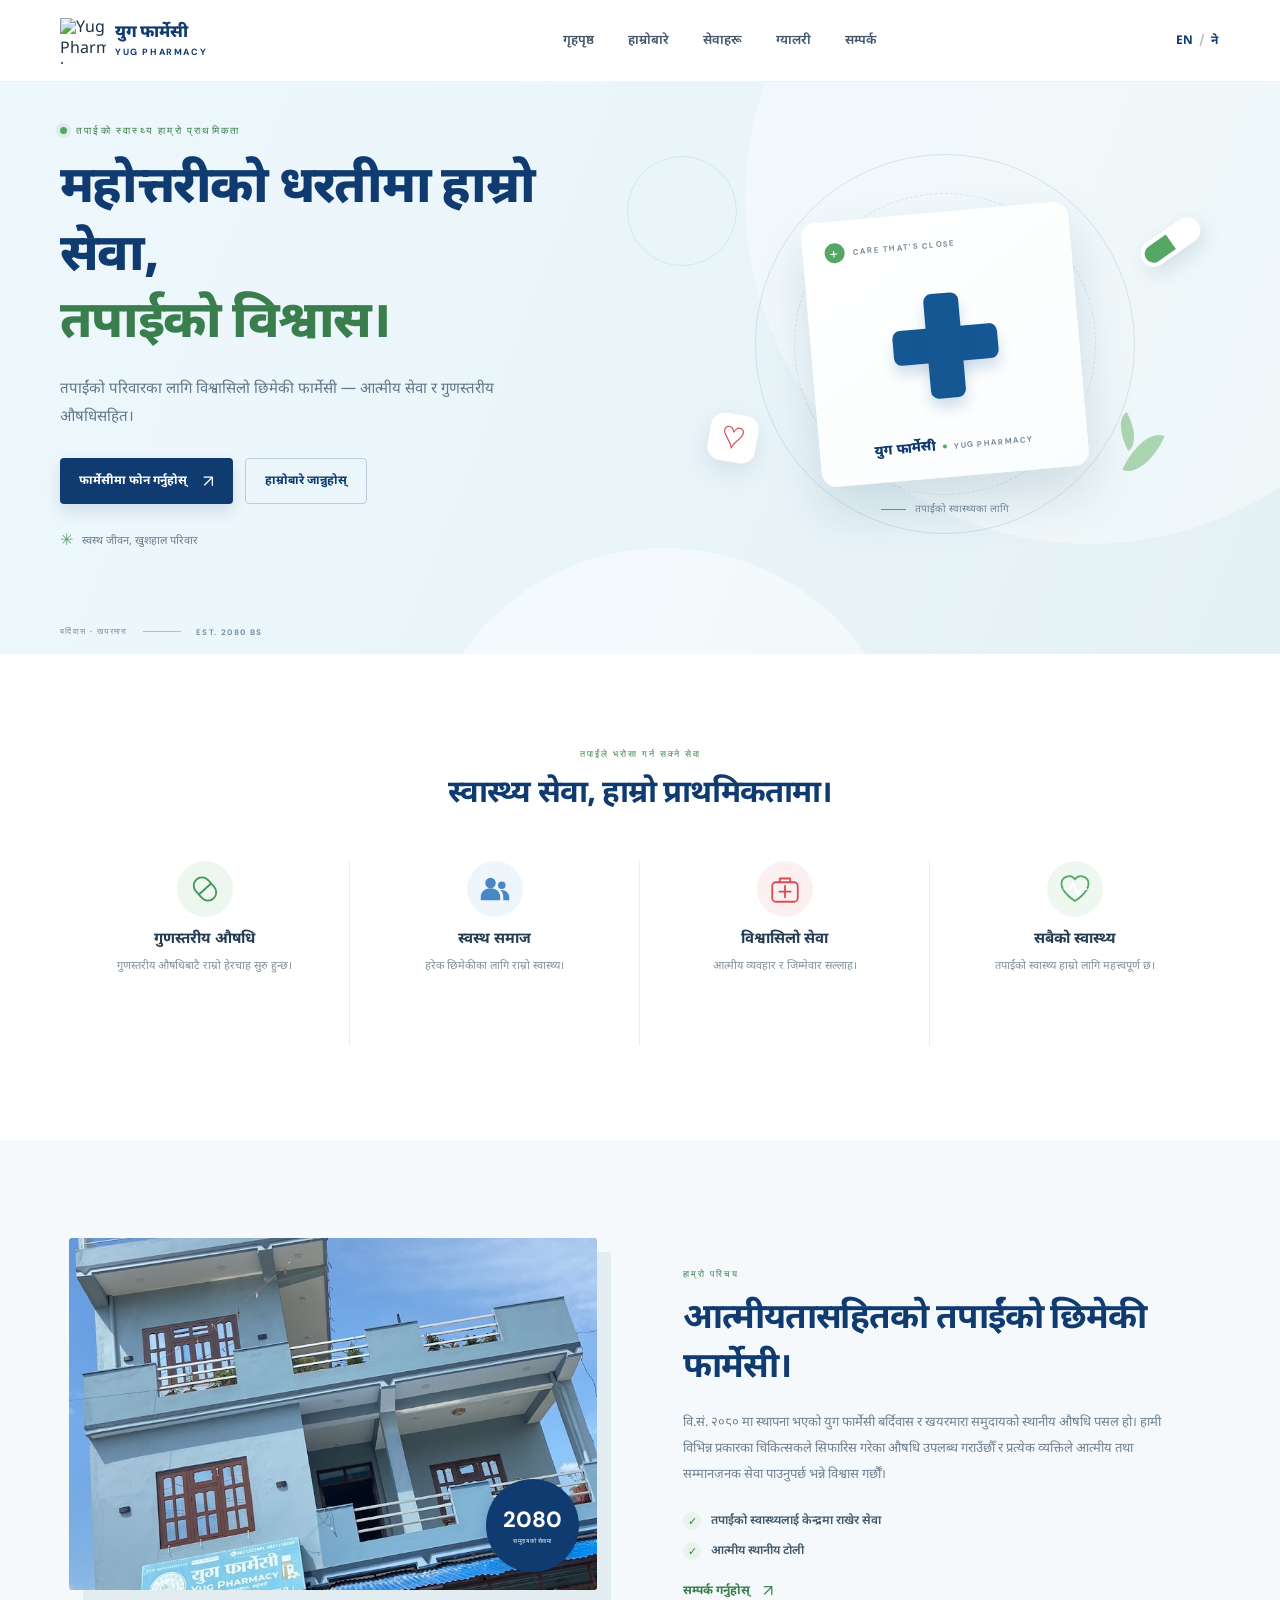
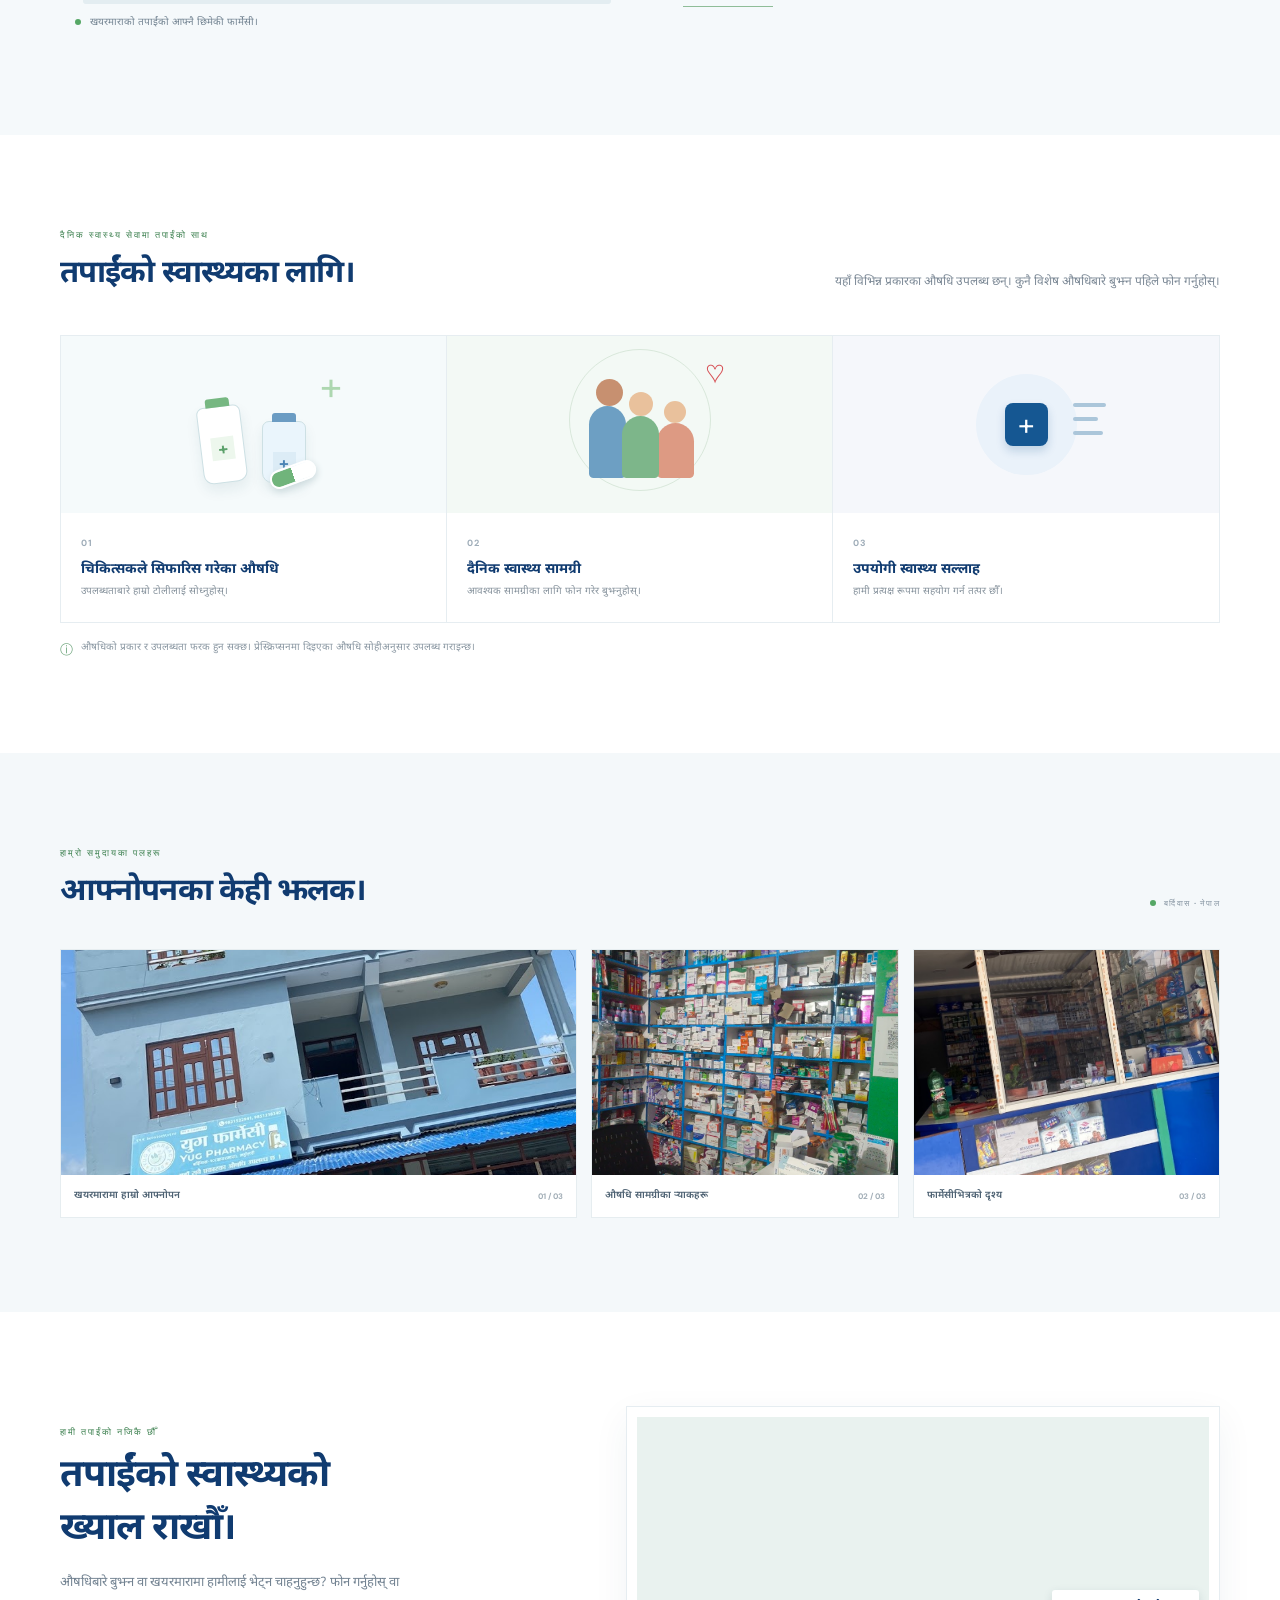
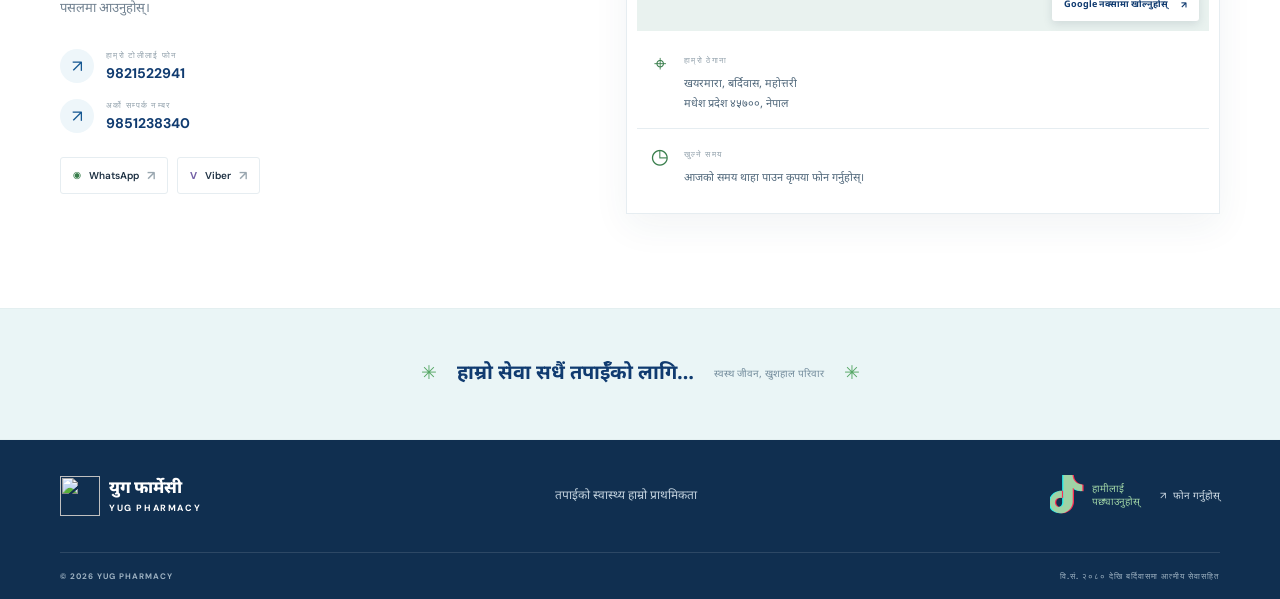
==== commit 629faa81: "replaced" ====
--- a/index.html
+++ b/index.html
@@ -3,9 +3,55 @@
   <head>
     <meta charset="utf-8">
     <meta name="viewport" content="width=device-width, initial-scale=1">
-    <meta name="theme-color" content="#103b70">
-    <meta name="description" content="युग फार्मेसी — बर्दिवास, खयरमारामा गुणस्तरीय औषधि र विश्वासिलो सेवा।">
+    <meta name="theme-color" content="#1e40af">
+    <meta name="description" content="युग फार्मेसी, खयरमारा, बर्दिवासमा गुणस्तरीय औषधि र आत्मीय सेवा। Yug Pharmacy — trusted local pharmacy in Bardibas, Nepal.">
     <title>युग फार्मेसी | Yug Pharmacy</title>
+    <link rel="canonical" href="https://yugpharmacy.nitishsingh0.com.np/">
+    <link rel="icon" type="image/svg+xml" href="/favicon.svg">
+    <link rel="icon" type="image/jpeg" href="/Logo.jpg">
+    <meta property="og:type" content="business.business">
+    <meta property="og:site_name" content="युग फार्मेसी | Yug Pharmacy">
+    <meta property="og:title" content="युग फार्मेसी | Yug Pharmacy">
+    <meta property="og:description" content="युग फार्मेसी, खयरमारा, बर्दिवासमा गुणस्तरीय औषधि र आत्मीय सेवा। Yug Pharmacy — trusted local pharmacy in Bardibas, Nepal.">
+    <meta property="og:url" content="https://yugpharmacy.nitishsingh0.com.np/">
+    <meta property="og:image" content="https://yugpharmacy.nitishsingh0.com.np/shop%20pic2.jpg">
+    <meta property="og:image:alt" content="Medicine and healthcare products at Yug Pharmacy in Bardibas, Nepal">
+    <meta property="og:locale" content="ne_NP">
+    <meta property="og:locale:alternate" content="en_US">
+    <meta name="twitter:card" content="summary_large_image">
+    <meta name="twitter:title" content="युग फार्मेसी | Yug Pharmacy">
+    <meta name="twitter:description" content="गुणस्तरीय औषधि र आत्मीय सेवा — खयरमारा, बर्दिवास।">
+    <meta name="twitter:image" content="https://yugpharmacy.nitishsingh0.com.np/shop%20pic2.jpg">
+    <script type="application/ld+json">
+      {
+        "@context": "https://schema.org",
+        "@type": "Pharmacy",
+        "name": "युग फार्मेसी | Yug Pharmacy",
+        "url": "https://yugpharmacy.nitishsingh0.com.np/",
+        "logo": "https://yugpharmacy.nitishsingh0.com.np/Logo.jpg",
+        "hasMap": "https://share.google/8q0Bdve8wCTBaWR8K",
+        "image": "https://yugpharmacy.nitishsingh0.com.np/shop%20pic3.jpg",
+        "telephone": "+9779821522941",
+        "contactPoint": {
+          "@type": "ContactPoint",
+          "telephone": "+9779851238340",
+          "contactType": "customer service",
+          "availableLanguage": ["Nepali", "English"]
+        },
+        "address": {
+          "@type": "PostalAddress",
+          "streetAddress": "Khayarmara",
+          "addressLocality": "Bardibas, Mahottari",
+          "addressRegion": "Madhesh Province",
+          "postalCode": "45700",
+          "addressCountry": "NP"
+        },
+        "sameAs": [
+          "https://www.tiktok.com/@yugpharmachy123",
+          "https://share.google/8q0Bdve8wCTBaWR8K"
+        ]
+      }
+    </script>
     <link rel="preconnect" href="https://fonts.googleapis.com">
     <link rel="preconnect" href="https://fonts.gstatic.com" crossorigin>
     <link href="https://fonts.googleapis.com/css2?family=DM+Sans:wght@400;500;600;700;800&family=Noto+Sans+Devanagari:wght@400;500;600;700;800&display=swap" rel="stylesheet">
@@ -17,12 +63,7 @@
     <header class="site-header">
       <div class="container header-inner">
         <a class="brand" href="#home" aria-label="Yug Pharmacy home">
-          <svg class="brand-mark" viewBox="0 0 64 64" role="img" aria-label="Yug Pharmacy medical logo">
-            <path d="M28 5h9v16h16v9H37v16h-9V30H12v-9h16z" fill="#14518e"/>
-            <path d="M10 51c10-8 19-8 29-2 6 4 12 4 17 0-4 9-14 12-23 7-8-5-15-6-23-5z" fill="#55ad68"/>
-            <path d="M33 48c-3-8 1-15 9-18 0 8-2 13-9 18zm1-1c4-8 10-10 17-8-4 7-10 10-17 8z" fill="#78bd6e"/>
-            <path d="M23 47h20l-3 7H26z" fill="#14518e"/>
-          </svg>
+          <img class="brand-mark" src="Logo.jpg" alt="Yug Pharmacy logo">
           <span class="brand-copy"><strong>युग फार्मेसी</strong><span>YUG PHARMACY</span></span>
         </a>
         <nav class="main-nav" id="main-nav" aria-label="Main navigation">
@@ -34,10 +75,6 @@
         </nav>
         <div class="header-actions">
           <button class="language-toggle" type="button" aria-label="Switch to English">EN <span>/</span> ने</button>
-          <a class="header-call" href="tel:+9779821522941">
-            <svg viewBox="0 0 24 24" aria-hidden="true"><path d="M6.6 10.8a15.1 15.1 0 0 0 6.6 6.6l2.2-2.2a1 1 0 0 1 1-.24 11.4 11.4 0 0 0 3.58.57 1 1 0 0 1 1 1V20a1 1 0 0 1-1 1A17 17 0 0 1 3 4a1 1 0 0 1 1-1h3.5a1 1 0 0 1 1 1 11.4 11.4 0 0 0 .57 3.58 1 1 0 0 1-.25 1.02z"/></svg>
-            <span data-en="Call us" data-ne="फोन गर्नुहोस्">फोन गर्नुहोस्</span>
-          </a>
           <button class="menu-toggle" type="button" aria-label="Open navigation" aria-expanded="false" aria-controls="main-nav"><span></span><span></span></button>
         </div>
       </div>
@@ -183,10 +220,10 @@
           </div>
           <div class="contact-card">
             <div class="map-card">
-              <iframe title="Map of Yug Pharmacy near Khayarmara, Bardibas" src="https://maps.google.com/maps?q=Khayarmara%2C%20Bardibas%2C%20Mahottari%2C%20Nepal&t=&z=13&ie=UTF8&iwloc=&output=embed" loading="lazy" referrerpolicy="no-referrer-when-downgrade"></iframe>
-              <a class="map-open" href="https://maps.google.com/?q=Khayarmara,+Bardibas,+Mahottari,+Nepal" target="_blank" rel="noopener noreferrer"><span data-en="Open in Google Maps" data-ne="Google नक्सामा खोल्नुहोस्">Google नक्सामा खोल्नुहोस्</span><span>↗</span></a>
-            </div>
-            <div class="address-block"><span class="address-pin">⌖</span><div><small data-en="FIND US" data-ne="हाम्रो ठेगाना">हाम्रो ठेगाना</small><p data-en="Bardibas-11 (Khayarmara), Mahottari<br>Madhesh Province 45700, Nepal" data-ne="बर्दिवास-११ (खयरमारा), महोत्तरी<br>मधेश प्रदेश ४५७००, नेपाल">बर्दिवास-११ (खयरमारा), महोत्तरी<br>मधेश प्रदेश ४५७००, नेपाल</p></div></div>
+              <iframe title="Map of Yug Pharmacy in Bardibas" src="https://maps.google.com/maps?q=Yug%20Pharmacy%2C%20Khayarmara%2C%20Bardibas%2C%20Nepal&t=&z=15&ie=UTF8&iwloc=&output=embed" loading="lazy" referrerpolicy="no-referrer-when-downgrade"></iframe>
+              <a class="map-open" href="https://share.google/8q0Bdve8wCTBaWR8K" target="_blank" rel="noopener noreferrer"><span data-en="Open in Google Maps" data-ne="Google नक्सामा खोल्नुहोस्">Google नक्सामा खोल्नुहोस्</span><span>↗</span></a>
+            </div>
+            <div class="address-block"><span class="address-pin">⌖</span><div><small data-en="FIND US" data-ne="हाम्रो ठेगाना">हाम्रो ठेगाना</small><p data-en="Khayarmara, Bardibas, Mahottari<br>Madhesh Province 45700, Nepal" data-ne="खयरमारा, बर्दिवास, महोत्तरी<br>मधेश प्रदेश ४५७००, नेपाल">खयरमारा, बर्दिवास, महोत्तरी<br>मधेश प्रदेश ४५७००, नेपाल</p></div></div>
             <div class="hours-block"><span class="hours-icon">◷</span><div><small data-en="OPENING HOURS" data-ne="खुल्ने समय">खुल्ने समय</small><p data-en="Please call to confirm today's hours." data-ne="आजको समय थाहा पाउन कृपया फोन गर्नुहोस्।">आजको समय थाहा पाउन कृपया फोन गर्नुहोस्।</p></div></div>
           </div>
         </div>
@@ -202,20 +239,20 @@
         <svg viewBox="0 0 24 24" aria-hidden="true"><path d="M6.6 10.8a15.1 15.1 0 0 0 6.6 6.6l2.2-2.2a1 1 0 0 1 1-.24 11.4 11.4 0 0 0 3.58.57 1 1 0 0 1 1 1V20a1 1 0 0 1-1 1A17 17 0 0 1 3 4a1 1 0 0 1 1-1h3.5a1 1 0 0 1 1 1 11.4 11.4 0 0 0 .57 3.58 1 1 0 0 1-.25 1.02z"/></svg>
         <span data-en="Call" data-ne="फोन">फोन</span>
       </a>
-      <a class="mobile-action-directions" href="https://maps.google.com/?q=Khayarmara,+Bardibas,+Mahottari,+Nepal" target="_blank" rel="noopener noreferrer">
-        <svg viewBox="0 0 24 24" aria-hidden="true"><path d="M12 22s7-6.2 7-13a7 7 0 1 0-14 0c0 6.8 7 13 7 13z"/><circle cx="12" cy="9" r="2.5"/></svg>
-        <span data-en="Directions" data-ne="नक्सा">नक्सा</span>
+      <a class="mobile-action-whatsapp" href="https://wa.me/9779821522941" target="_blank" rel="noopener noreferrer">
+        <svg viewBox="0 0 24 24" aria-hidden="true"><path d="M20.1 3.9A11.4 11.4 0 0 0 2.2 17.6L.7 23.2l5.8-1.5a11.4 11.4 0 0 0 13.6-17.8ZM12 21a9.4 9.4 0 0 1-4.8-1.3l-.4-.2-3.4.9.9-3.3-.2-.4A9.4 9.4 0 1 1 12 21Z"/><path d="M17.2 14.2c-.3-.2-1.7-.8-1.9-.9-.3-.1-.5-.2-.7.2-.2.3-.7.9-.9 1.1-.2.2-.3.2-.6.1-.3-.2-1.2-.4-2.3-1.4-.9-.8-1.4-1.7-1.6-2-.2-.3 0-.4.1-.6l.5-.6c.2-.2.2-.3.3-.5.1-.2 0-.4 0-.5-.1-.2-.7-1.6-.9-2.1-.2-.5-.5-.4-.7-.4h-.6c-.2 0-.5.1-.8.4-.3.3-1 1-1 2.4s1 2.7 1.1 2.9c.1.2 2 3.1 4.8 4.3.7.3 1.2.5 1.6.6.7.2 1.3.2 1.8.1.6-.1 1.7-.7 1.9-1.3.2-.6.2-1.1.2-1.3-.1-.1-.3-.2-.6-.4Z"/></svg>
+        <span data-en="WhatsApp" data-ne="ह्वाट्सएप">ह्वाट्सएप</span>
       </a>
     </nav>
 
     <footer class="site-footer">
       <div class="container footer-main">
         <a class="brand footer-brand" href="#home">
-          <svg class="brand-mark" viewBox="0 0 64 64" aria-hidden="true"><path d="M28 5h9v16h16v9H37v16h-9V30H12v-9h16z" fill="#fff"/><path d="M10 51c10-8 19-8 29-2 6 4 12 4 17 0-4 9-14 12-23 7-8-5-15-6-23-5z" fill="#72c77b"/></svg>
+          <img class="brand-mark" src="Logo.jpg" alt="">
           <span class="brand-copy"><strong>युग फार्मेसी</strong><span>YUG PHARMACY</span></span>
         </a>
         <p class="footer-tagline" data-en="Your health, our priority." data-ne="तपाईको स्वास्थ्य हाम्रो प्राथमिकता">तपाईको स्वास्थ्य हाम्रो प्राथमिकता</p>
-        <div class="footer-social"><a href="https://www.tiktok.com/@yugpharmachy123" target="_blank" rel="noopener noreferrer" aria-label="Yug Pharmacy on TikTok">♪ <span data-en="Follow along" data-ne="हामीलाई पछ्याउनुहोस्">हामीलाई पछ्याउनुहोस्</span></a><a href="tel:+9779821522941" aria-label="Call Yug Pharmacy">↗ <span data-en="Give us a call" data-ne="फोन गर्नुहोस्">फोन गर्नुहोस्</span></a></div>
+        <div class="footer-social"><a href="https://www.tiktok.com/@yugpharmachy123" target="_blank" rel="noopener noreferrer" aria-label="Yug Pharmacy on TikTok"><svg class="tiktok-icon" viewBox="0 0 27 32" aria-hidden="true"><path class="tiktok-shadow-cyan" d="M12.525.023h4.875c.099 1.91.79 3.833 2.188 5.188 1.39 1.399 3.39 2.044 5.337 2.261v5.007c-1.824-.06-3.653-.44-5.314-1.224-.723-.325-1.399-.738-2.062-1.17-.006 3.563.014 7.125-.024 10.683-.095 1.71-.659 3.4-1.647 4.803-1.59 2.313-4.347 3.823-7.16 3.87-1.73.099-3.457-.37-4.935-1.27C1.335 27.197-.604 23.27.17 19.633c.58-3.75 3.8-6.88 7.574-7.333.473-.06.95-.078 1.426-.06.044 1.833.01 3.667.023 5.5-1.227-.397-2.666-.286-3.74.454-.78.505-1.372 1.3-1.56 2.22-.43 1.54.50 3.34 1.96 4.02 1.68.82 3.93-.14 4.36-1.99.147-.52.18-1.06.17-1.6.01-6.94-.006-13.88.008-20.82Z" transform="translate(-1 0)" fill="#25f4ee"/><path class="tiktok-shadow-red" d="M12.525.023h4.875c.099 1.91.79 3.833 2.188 5.188 1.39 1.399 3.39 2.044 5.337 2.261v5.007c-1.824-.06-3.653-.44-5.314-1.224-.723-.325-1.399-.738-2.062-1.17-.006 3.563.014 7.125-.024 10.683-.095 1.71-.659 3.4-1.647 4.803-1.59 2.313-4.347 3.823-7.16 3.87-1.73.099-3.457-.37-4.935-1.27C1.335 27.197-.604 23.27.17 19.633c.58-3.75 3.8-6.88 7.574-7.333.473-.06.95-.078 1.426-.06.044 1.833.01 3.667.023 5.5-1.227-.397-2.666-.286-3.74.454-.78.505-1.372 1.3-1.56 2.22-.43 1.54.50 3.34 1.96 4.02 1.68.82 3.93-.14 4.36-1.99.147-.52.18-1.06.17-1.6.01-6.94-.006-13.88.008-20.82Z" transform="translate(1 0)" fill="#fe2c55"/><path d="M12.525.023h4.875c.099 1.91.79 3.833 2.188 5.188 1.39 1.399 3.39 2.044 5.337 2.261v5.007c-1.824-.06-3.653-.44-5.314-1.224-.723-.325-1.399-.738-2.062-1.17-.006 3.563.014 7.125-.024 10.683-.095 1.71-.659 3.4-1.647 4.803-1.59 2.313-4.347 3.823-7.16 3.87-1.73.099-3.457-.37-4.935-1.27C1.335 27.197-.604 23.27.17 19.633c.58-3.75 3.8-6.88 7.574-7.333.473-.06.95-.078 1.426-.06.044 1.833.01 3.667.023 5.5-1.227-.397-2.666-.286-3.74.454-.78.505-1.372 1.3-1.56 2.22-.43 1.54.50 3.34 1.96 4.02 1.68.82 3.93-.14 4.36-1.99.147-.52.18-1.06.17-1.6.01-6.94-.006-13.88.008-20.82Z" fill="currentColor"/></svg><span data-en="Follow along" data-ne="हामीलाई पछ्याउनुहोस्">हामीलाई पछ्याउनुहोस्</span></a><a href="tel:+9779821522941" aria-label="Call Yug Pharmacy">↗ <span data-en="Give us a call" data-ne="फोन गर्नुहोस्">फोन गर्नुहोस्</span></a></div>
       </div>
       <div class="container footer-bottom"><span>© <span id="current-year">2026</span> YUG PHARMACY</span><span data-en="Serving Bardibas with care since 2080 BS" data-ne="वि.सं. २०८० देखि बर्दिवासमा आत्मीय सेवासहित">वि.सं. २०८० देखि बर्दिवासमा आत्मीय सेवासहित</span></div>
     </footer>
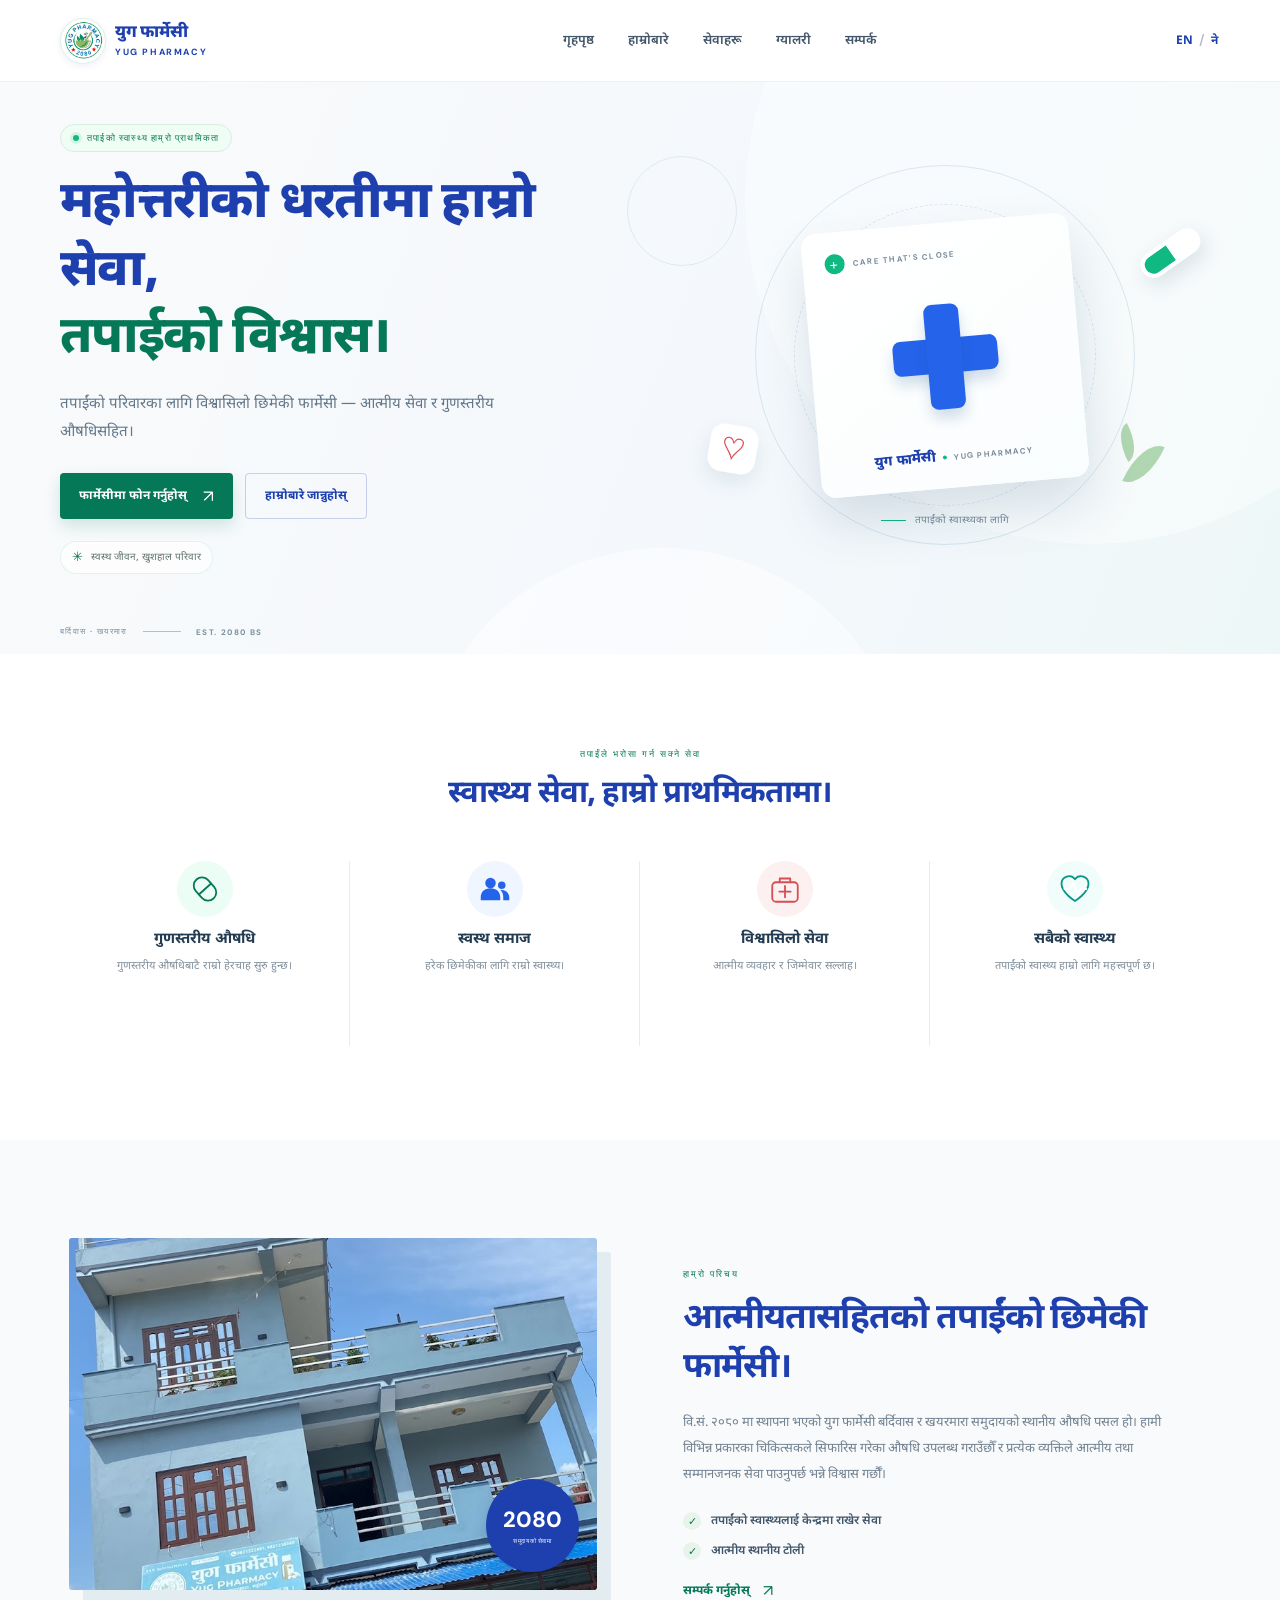
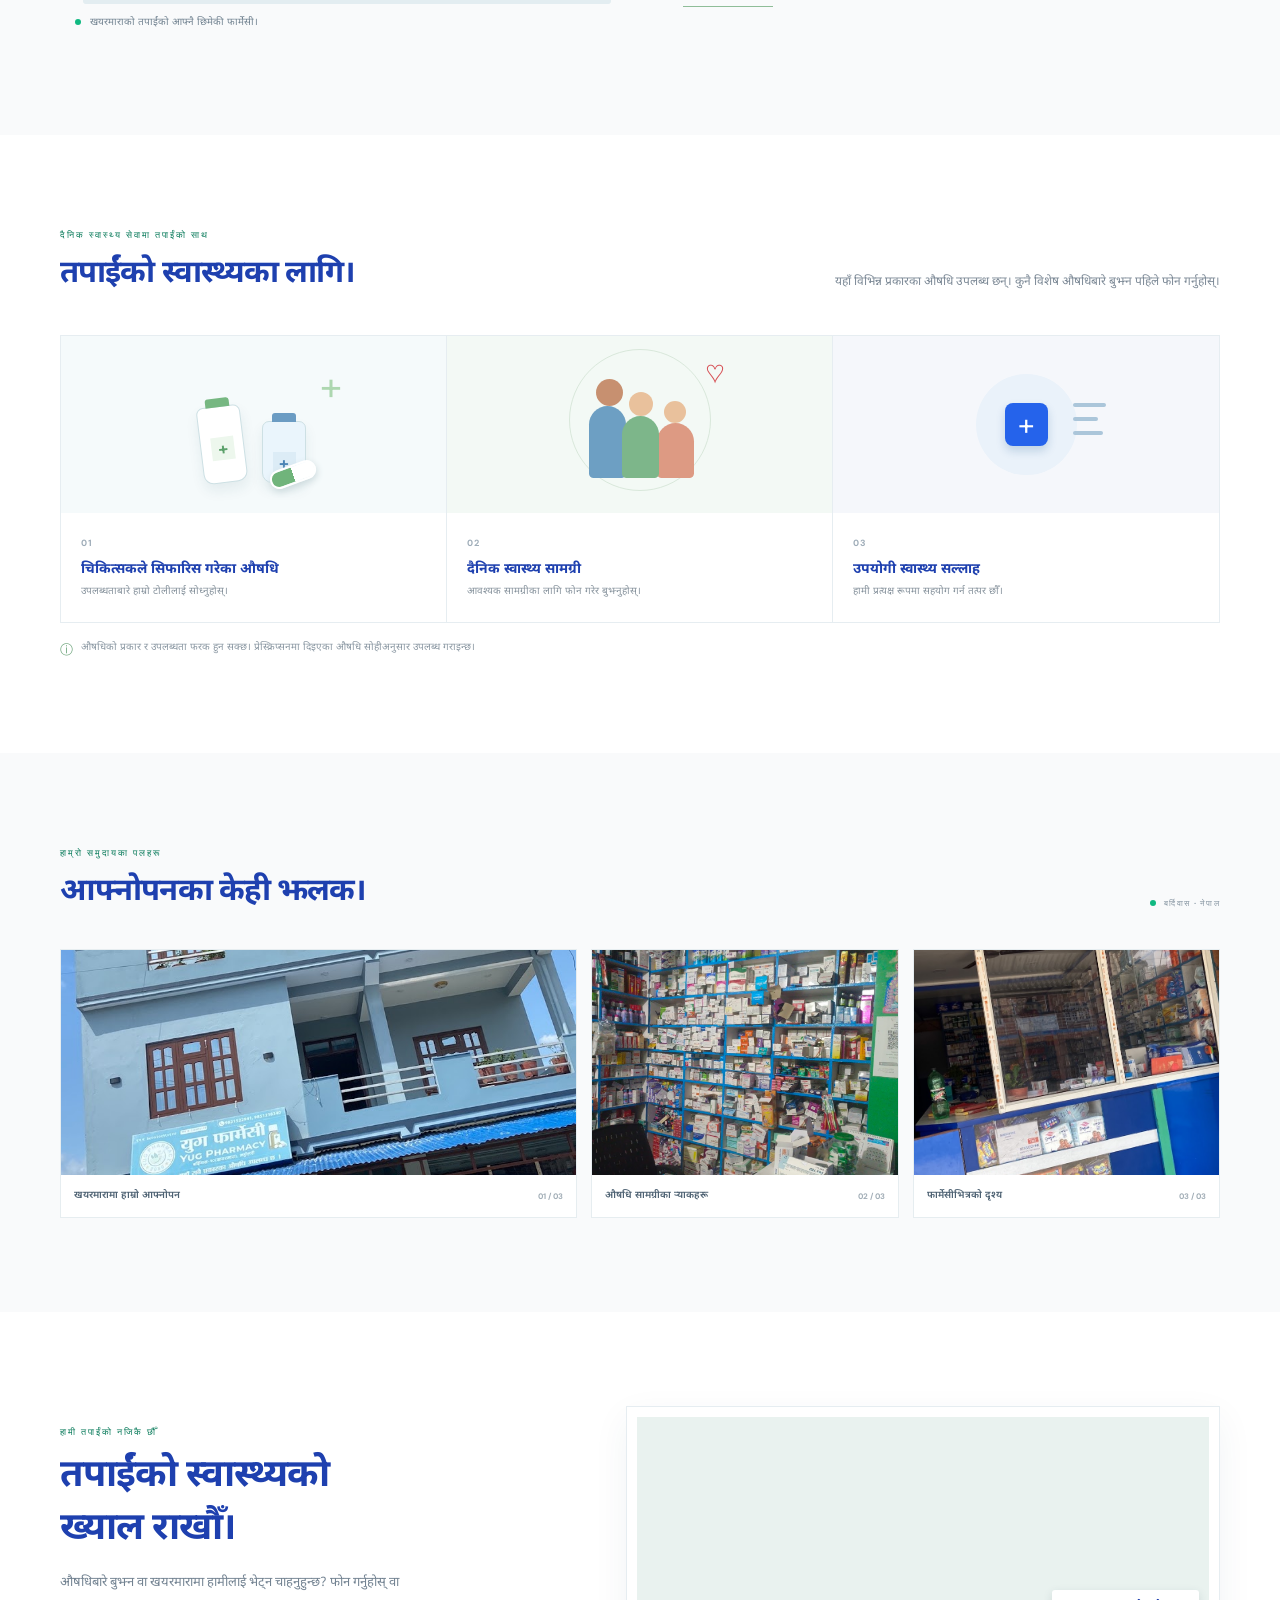
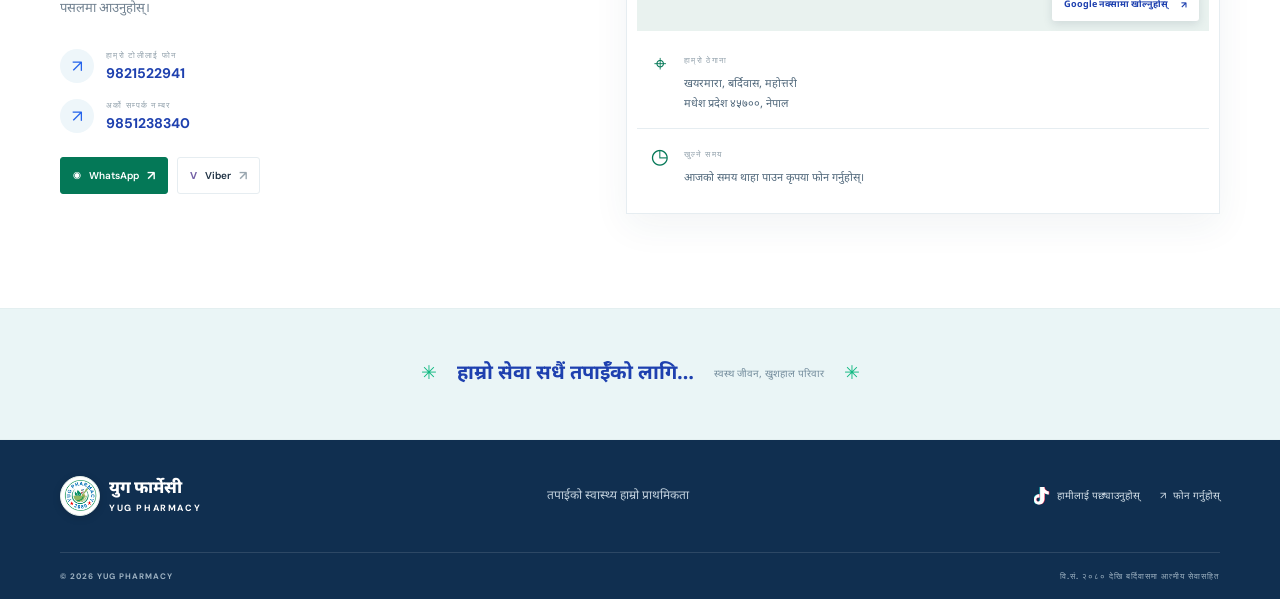
==== commit 4c15d0d2: "Update print statement from 'Hello' to 'Goodbye'" ====
--- a/index.html
+++ b/index.html
@@ -6,6 +6,7 @@
     <meta name="theme-color" content="#1e40af">
     <meta name="description" content="युग फार्मेसी, खयरमारा, बर्दिवासमा गुणस्तरीय औषधि र आत्मीय सेवा। Yug Pharmacy — trusted local pharmacy in Bardibas, Nepal.">
     <title>युग फार्मेसी | Yug Pharmacy</title>
+    <meta name="google-site-verification" content="pOAlTUFi2DDn2F9nr6N5lDNzXYkaN3Ngrz853R2zsDg" />
     <link rel="canonical" href="https://yugpharmacy.nitishsingh0.com.np/">
     <link rel="icon" type="image/svg+xml" href="/favicon.svg">
     <link rel="icon" type="image/jpeg" href="/Logo.jpg">
--- a/styles.css
+++ b/styles.css
@@ -1,14 +1,16 @@
 :root {
-  --navy: #103b70;
-  --blue: #155792;
-  --blue-light: #eaf5fb;
-  --green: #55a765;
-  --green-dark: #397e4c;
+  --navy: #1e40af;
+  --blue: #2563eb;
+  --blue-light: #eff6ff;
+  --teal: #0d9488;
+  --green: #10b981;
+  --green-dark: #047857;
+  --green-hover: #065f46;
   --red: #d64d52;
   --ink: #1e3143;
   --muted: #718091;
   --paper: #fff;
-  --soft: #f5f9fb;
+  --soft: #f9fafb;
   --line: #e6edf1;
   --sans: "DM Sans", sans-serif;
   --devanagari: "Noto Sans Devanagari", sans-serif;
@@ -28,11 +30,11 @@
 .skip-link { position: absolute; top: -50px; left: 20px; z-index: 20; padding: 12px 18px; background: var(--navy); color: white; border-radius: 6px; }
 .skip-link:focus { top: 12px; }
 
-.site-header { height: 82px; background: #fff; position: relative; z-index: 5; border-bottom: 1px solid rgba(16,59,112,.06); }
+.site-header { height: 82px; background: #fff; position: relative; z-index: 5; border-bottom: 1px solid rgba(30,64,175,.07); }
 .header-inner, .brand, .main-nav, .header-actions { display: flex; align-items: center; }
 .header-inner { height: 100%; justify-content: space-between; }
 .brand { gap: 9px; flex: 0 0 auto; }
-.brand-mark { width: 46px; height: 46px; }
+.brand-mark { width: 46px; height: 46px; object-fit: cover; border: 1px solid #e4eee8; border-radius: 50%; background: #fff; padding: 2px; box-shadow: 0 2px 7px rgba(30,64,175,.08); }
 .brand-copy { display: grid; line-height: 1.18; color: var(--navy); }
 .brand-copy strong { font-size: 17px; font-weight: 800; letter-spacing: -.3px; }
 .brand-copy > span { font: 700 9px var(--sans); letter-spacing: 1.6px; margin-top: 3px; }
@@ -42,32 +44,30 @@
 .header-actions { gap: 19px; }
 .language-toggle { border: 0; background: transparent; cursor: pointer; color: var(--navy); font-size: 12px; font-weight: 700; padding: 8px 2px; }
 .language-toggle span { color: #b1bdc7; margin: 0 3px; }
-.header-call { display: flex; align-items: center; gap: 8px; background: var(--navy); color: white; padding: 11px 17px; border-radius: 5px; font-size: 12px; font-weight: 700; transition: background .2s, transform .2s; }
-.header-call:hover, .button-primary:hover { background: #0a2e5a; transform: translateY(-2px); }
-.header-call svg { width: 14px; height: 14px; fill: white; }
+.button-primary:hover { background: var(--green-hover); transform: translateY(-2px); }
 .menu-toggle { display: none; width: 40px; height: 40px; border: 0; background: transparent; padding: 8px; cursor: pointer; }
 .menu-toggle span { display: block; height: 2px; width: 22px; background: var(--navy); margin: 5px auto; }
 
-.hero { min-height: 572px; position: relative; overflow: hidden; background: linear-gradient(111deg,#eef8fc 0%,#eaf5fa 48%,#e4f1f4 100%); }
+.hero { min-height: 572px; position: relative; overflow: hidden; background: linear-gradient(111deg,#f9fafb 0%,#f4f8fc 58%,#eef7f7 100%); }
 .hero::before { content: ""; position: absolute; width: 690px; height: 690px; right: -155px; top: -228px; border-radius: 50%; background: rgba(255,255,255,.35); }
 .hero::after { content: ""; position: absolute; width: 490px; height: 490px; right: 29%; bottom: -384px; border-radius: 50%; background: rgba(255,255,255,.43); }
 .hero-wash { position: absolute; width: 110px; height: 110px; top: 74px; left: 49%; border: 1px solid rgba(60,125,166,.12); border-radius: 50%; }
 .hero-content { position: relative; min-height: 520px; display: grid; grid-template-columns: 1.05fr .95fr; align-items: center; z-index: 1; }
 .hero-copy { padding: 42px 0 55px; max-width: 580px; }
 .eyebrow, .section-kicker { font: 700 10px var(--sans); letter-spacing: 2.2px; color: var(--green-dark); }
-.eyebrow { display: flex; align-items: center; gap: 9px; margin-bottom: 19px; }
-.eyebrow-dot { width: 7px; height: 7px; background: var(--green); border-radius: 50%; box-shadow: 0 0 0 4px rgba(85,167,101,.12); }
+.eyebrow { display: inline-flex; align-items: center; gap: 8px; margin-bottom: 19px; padding: 7px 12px; border: 1px solid #d7efe3; border-radius: 999px; background: #f0fdf4; color: var(--green-dark); font-size: 9px; letter-spacing: 1.2px; }
+.eyebrow-dot { width: 6px; height: 6px; flex: 0 0 auto; background: var(--green); border-radius: 50%; box-shadow: 0 0 0 3px rgba(16,185,129,.13); }
 .hero h1 { font-size: clamp(37px,4vw,52px); letter-spacing: -1.7px; line-height: 1.32; color: var(--navy); margin: 0; font-weight: 800; }
 .hero h1 em { color: var(--green-dark); font-style: normal; }
 .hero-intro { color: #627789; max-width: 435px; font-size: 15px; line-height: 1.9; margin: 17px 0 25px; }
 .hero-buttons { display: flex; gap: 12px; align-items: center; }
 .button { min-height: 46px; display: inline-flex; justify-content: center; align-items: center; gap: 16px; padding: 0 19px; border-radius: 4px; font-size: 12px; font-weight: 700; transition: .2s; }
-.button-primary { color: #fff; background: var(--navy); box-shadow: 0 7px 15px rgba(16,59,112,.13); }
+.button-primary { color: #fff; background: var(--green-dark); box-shadow: 0 7px 15px rgba(4,120,87,.16); }
 .button-arrow { font: 17px var(--sans); }
-.button-outline { color: var(--navy); border: 1px solid rgba(16,59,112,.22); }
+.button-outline { color: var(--navy); border: 1px solid rgba(30,64,175,.22); }
 .button-outline:hover { background: white; border-color: white; }
-.hero-note { display: flex; align-items: center; gap: 9px; color: #6c7d8c; font-size: 11px; margin-top: 26px; }
-.note-icon { color: var(--green); font-size: 16px; }
+.hero-note { display: inline-flex; align-items: center; gap: 8px; color: #60736d; font-size: 10px; margin-top: 22px; padding: 7px 11px; background: rgba(255,255,255,.7); border: 1px solid rgba(16,185,129,.13); border-radius: 999px; }
+.note-icon { color: var(--green-dark); font-size: 13px; }
 .hero-art { position: relative; height: 395px; display: flex; align-items: center; justify-content: center; }
 .art-orbit { position: absolute; border: 1px solid rgba(33,106,149,.14); border-radius: 50%; }
 .orbit-one { width: 380px; height: 380px; }
@@ -99,11 +99,13 @@
 .section-kicker { display: block; font-size: 9px; letter-spacing: 2px; }
 .section-heading h2, .products-heading h2, .gallery-heading h2 { margin: 13px 0 0; color: var(--navy); font-size: 31px; letter-spacing: -.9px; line-height: 1.45; }
 .highlight-grid { margin-top: 43px; display: grid; grid-template-columns: repeat(4,1fr); }
-.highlight-card { min-height: 185px; text-align: center; padding: 0 21px; border-right: 1px solid var(--line); }
+.highlight-card { min-height: 185px; text-align: center; padding: 0 21px; border-right: 1px solid var(--line); transition: transform .2s; }
+.highlight-card:hover { transform: translateY(-3px); }
 .highlight-card:last-child { border: 0; }
-.highlight-icon { display: inline-flex; width: 56px; height: 56px; align-items: center; justify-content: center; border-radius: 50%; margin-bottom: 13px; }
+.highlight-icon { display: inline-flex; width: 56px; height: 56px; align-items: center; justify-content: center; border-radius: 50%; margin-bottom: 13px; transition: box-shadow .2s; }
+.highlight-card:hover .highlight-icon { box-shadow: 0 5px 15px rgba(45,93,79,.12); }
 .highlight-icon svg { width: 36px; height: 36px; fill: none; stroke: currentColor; stroke-width: 2.4; stroke-linecap: round; stroke-linejoin: round; }
-.icon-capsule { color: #42965c; background: #edf7ef; }.icon-people { color: #4687c4; background: #eef6fc; }.icon-kit { color: var(--red); background: #fcf0f0; }.icon-heart { color: #56a665; background: #eff8f0; }
+.icon-capsule { color: var(--green-dark); background: #ecfdf5; }.icon-people { color: var(--blue); background: #eff6ff; }.icon-kit { color: var(--red); background: #fcf0f0; }.icon-heart { color: var(--teal); background: #f0fdfa; }
 .icon-people svg { fill: currentColor; stroke: none; }.icon-kit svg { fill: none; }.icon-heart svg { fill: none; }.icon-heart .pulse { stroke: #fff; stroke-width: 2.7; }
 .highlight-card h3 { margin: 0; color: #243c52; font-size: 15px; font-weight: 700; }
 .highlight-card p { color: #82909c; font-size: 11px; line-height: 1.7; margin: 8px 0 0; }
@@ -152,7 +154,7 @@
 .service-info h3 { color: var(--navy); font-size: 14px; margin: 7px 0 5px; }.service-info p { font-size: 10px; color: #87939d; margin: 0; line-height: 1.6; }
 .availability-note { display: flex; gap: 8px; color: #8b98a3; font-size: 10px; margin: 18px 0 0; }.availability-note span:first-child { font: 13px var(--sans); color: #6da47b; }
 
-.gallery-section { background: #f4f8fa; }
+.gallery-section { background: #f9fafb; }
 .gallery-heading { display: flex; align-items: end; justify-content: space-between; }
 .gallery-heading h2 { margin-top: 12px; }.gallery-tag { display: flex; gap: 8px; align-items: center; color: #8493a0; font: 700 8px var(--sans); letter-spacing: 1.3px; padding-bottom: 7px; }
 .tag-dot { width: 6px; height: 6px; background: var(--green); border-radius: 50%; }
@@ -172,7 +174,7 @@
 .contact-phones a { display: flex; align-items: center; gap: 12px; }
 .phone-icon { width: 34px; height: 34px; border-radius: 50%; background: #eef6fa; display: grid; place-items: center; color: var(--blue); font: 17px var(--sans); }
 .contact-phones a > span:last-child { display: grid; gap: 3px; }.contact-phones small, .address-block small, .hours-block small { font: 700 8px var(--sans); letter-spacing: 1.3px; color: #91a0ab; }.contact-phones strong { font: 700 14px var(--sans); color: var(--navy); }
-.messaging-links { display: flex; gap: 9px; margin-top: 24px; }.message-link { display: flex; align-items: center; gap: 8px; padding: 9px 12px; border-radius: 3px; font: 600 10px var(--sans); border: 1px solid var(--line); }.message-link:hover { background: var(--soft); }.message-symbol { font-weight: 800; color: var(--green-dark); }.viber .message-symbol { color: #7360a5; }.message-arrow { font-size: 13px; color: #9aa7b0; }
+.messaging-links { display: flex; gap: 9px; margin-top: 24px; }.message-link { display: flex; align-items: center; gap: 8px; padding: 9px 12px; border-radius: 3px; font: 600 10px var(--sans); border: 1px solid var(--line); }.message-link:hover { background: var(--soft); }.message-symbol { font-weight: 800; color: var(--green-dark); }.viber .message-symbol { color: #7360a5; }.message-arrow { font-size: 13px; color: #9aa7b0; }.message-link.whatsapp { color: white; background: var(--green-dark); border-color: var(--green-dark); }.message-link.whatsapp:hover { background: var(--green-hover); border-color: var(--green-hover); }.message-link.whatsapp .message-symbol, .message-link.whatsapp .message-arrow { color: white; }
 .contact-card { padding: 10px; border: 1px solid var(--line); box-shadow: 0 12px 35px rgba(34,68,92,.06); }
 .map-card { position: relative; height: 214px; background: #e9f2ef; overflow: hidden; }.map-card iframe { display: block; width: 100%; height: 100%; border: 0; filter: saturate(.72); }
 .map-open { position: absolute; right: 10px; bottom: 10px; display: flex; align-items: center; gap: 13px; background: white; border-radius: 3px; box-shadow: 0 3px 10px #243c5222; color: var(--navy); font-size: 9px; font-weight: 700; padding: 9px 12px; }
@@ -183,8 +185,8 @@
 .closing-inner { min-height: 130px; display: flex; align-items: center; justify-content: center; gap: 20px; position: relative; color: var(--navy); }
 .closing-inner p { font-size: 20px; font-weight: 700; margin: 0; }.closing-sub { color: #748d9d; font-size: 10px; }.closing-flower { font-size: 19px; color: var(--green); }
 .site-footer { background: #102f50; color: white; }
-.footer-main { min-height: 112px; display: flex; align-items: center; justify-content: space-between; }.footer-brand .brand-copy { color: white; }.footer-brand .brand-mark { width: 40px; height: 40px; }
-.footer-tagline { font-size: 12px; color: #c3d2de; }.footer-social { display: flex; gap: 20px; }.footer-social a { color: #d2dee7; font-size: 10px; display: flex; gap: 7px; align-items: center; }.footer-social a:first-child { color: #9fd3a5; }
+.footer-main { min-height: 112px; display: flex; align-items: center; justify-content: space-between; }.footer-brand .brand-copy { color: white; }.footer-brand .brand-mark { width: 40px; height: 40px; box-shadow: 0 2px 9px rgba(0,0,0,.12); }
+.footer-tagline { font-size: 12px; color: #c3d2de; }.footer-social { display: flex; gap: 20px; }.footer-social a { color: #d2dee7; font-size: 10px; display: flex; gap: 7px; align-items: center; }.tiktok-icon { display: block; width: 16px; height: 19px; flex: 0 0 auto; color: #fff; }.tiktok-shadow-cyan { opacity: .9; }.tiktok-shadow-red { opacity: .9; }.footer-social a:hover .tiktok-icon { filter: drop-shadow(0 0 4px rgba(37,244,238,.35)); }
 .footer-bottom { border-top: 1px solid rgba(255,255,255,.12); min-height: 47px; display: flex; align-items: center; justify-content: space-between; color: #9eb2c2; font: 700 8px var(--sans); letter-spacing: 1px; }
 
 .mobile-action-bar { display: none; }
@@ -195,14 +197,14 @@
 
 @media (max-width: 980px) {
   .container { width: min(100% - 46px, 790px); }
-  .main-nav { gap: 18px; margin-left: 16px; }.main-nav a { font-size: 11px; }.header-actions { gap: 11px; }.header-call { padding: 10px 12px; }
+  .main-nav { gap: 18px; margin-left: 16px; }.main-nav a { font-size: 11px; }.header-actions { gap: 11px; }
   .hero-content { grid-template-columns: 1.08fr .92fr; }.hero h1 { font-size: 40px; }.hero-art { transform: scale(.85); transform-origin: center right; margin-right: -24px; }
   .about-layout { gap: 48px; }.contact-layout { gap: 45px; }
 }
 @media (max-width: 720px) {
   .container { width: calc(100% - 40px); }
   .site-header { height: 70px; }.brand-mark { width: 40px; height: 40px; }.brand-copy strong { font-size: 15px; }.brand-copy > span { font-size: 8px; }
-  .header-call { display: none; }.header-actions { gap: 13px; }.menu-toggle { display: block; }
+  .header-actions { gap: 13px; }.menu-toggle { display: block; }
   .main-nav { display: none; position: absolute; top: 69px; left: 0; right: 0; background: white; padding: 13px 22px 19px; margin: 0; box-shadow: 0 12px 16px rgba(16,59,112,.09); flex-direction: column; align-items: stretch; gap: 0; }
   .main-nav.open { display: flex; }.main-nav a { padding: 12px 2px; font-size: 13px; border-bottom: 1px solid #eff3f5; }
   .hero { min-height: auto; }.hero-content { min-height: 0; grid-template-columns: 1fr; padding-top: 40px; }.hero-copy { padding: 0 0 0; }.hero h1 { font-size: clamp(35px,9vw,47px); letter-spacing: -1.2px; }.hero-intro { max-width: 460px; font-size: 13px; margin: 14px 0 20px; }.hero-buttons { flex-wrap: wrap; }.button { min-height: 43px; padding: 0 14px; gap: 10px; font-size: 11px; }.hero-note { margin-top: 19px; }
@@ -216,9 +218,10 @@
   .mobile-action-bar { position: fixed; z-index: 10; inset: auto 0 0; display: grid; grid-template-columns: 1fr 1fr; gap: 10px; padding: 9px max(16px, calc((100% - 520px) / 2)) calc(9px + env(safe-area-inset-bottom)); background: rgba(255,255,255,.97); border-top: 1px solid #e5edf1; box-shadow: 0 -5px 18px rgba(25,55,78,.08); }
   .mobile-action-bar a { min-height: 48px; display: flex; align-items: center; justify-content: center; gap: 9px; border-radius: 5px; font-size: 12px; font-weight: 700; }
   .mobile-action-bar svg { width: 17px; height: 17px; fill: currentColor; }
-  .mobile-action-call { color: white; background: var(--navy); }
-  .mobile-action-directions { color: var(--navy); background: #edf5f7; border: 1px solid #dce9ee; }
-  .mobile-action-bar a:focus-visible { outline: 3px solid #75b982; outline-offset: 2px; }
+  .mobile-action-call { color: white; background: var(--green-dark); }
+  .mobile-action-whatsapp { color: white; background: #128c7e; }
+  .mobile-action-whatsapp:hover { background: #0f766e; }
+  .mobile-action-bar a:focus-visible { outline: 3px solid var(--green); outline-offset: 2px; }
 }
 @media (max-width: 380px) {
   .container { width: calc(100% - 32px); }.hero h1 { font-size: 33px; }.button { font-size: 10px; padding: 0 11px; }.hero-art { transform: scale(.66); margin-inline: -15px; width: calc(100% + 30px); }.gallery-grid { grid-template-columns: 1fr; }.gallery-wide { grid-column: auto; }.gallery-photo-wrap, .gallery-wide .gallery-photo-wrap { height: 200px; }.highlight-card h3 { font-size: 12px; }
